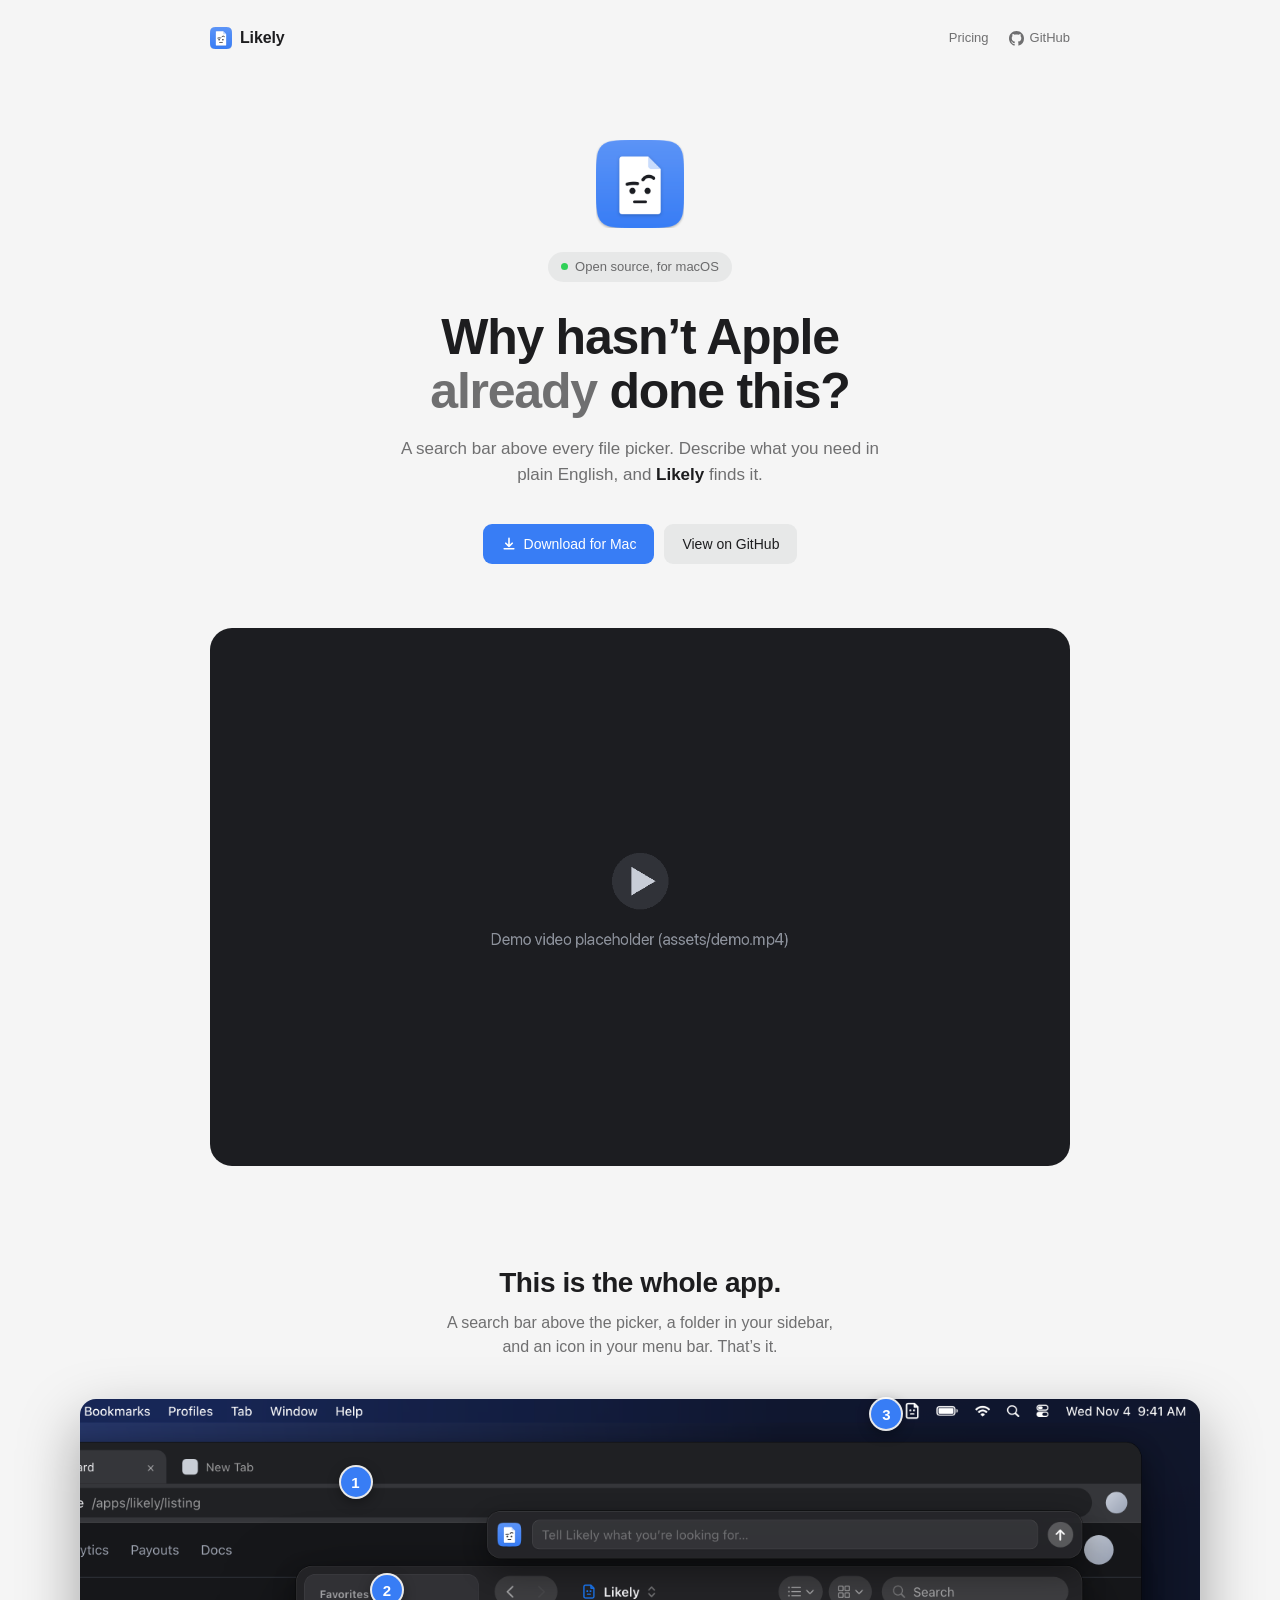
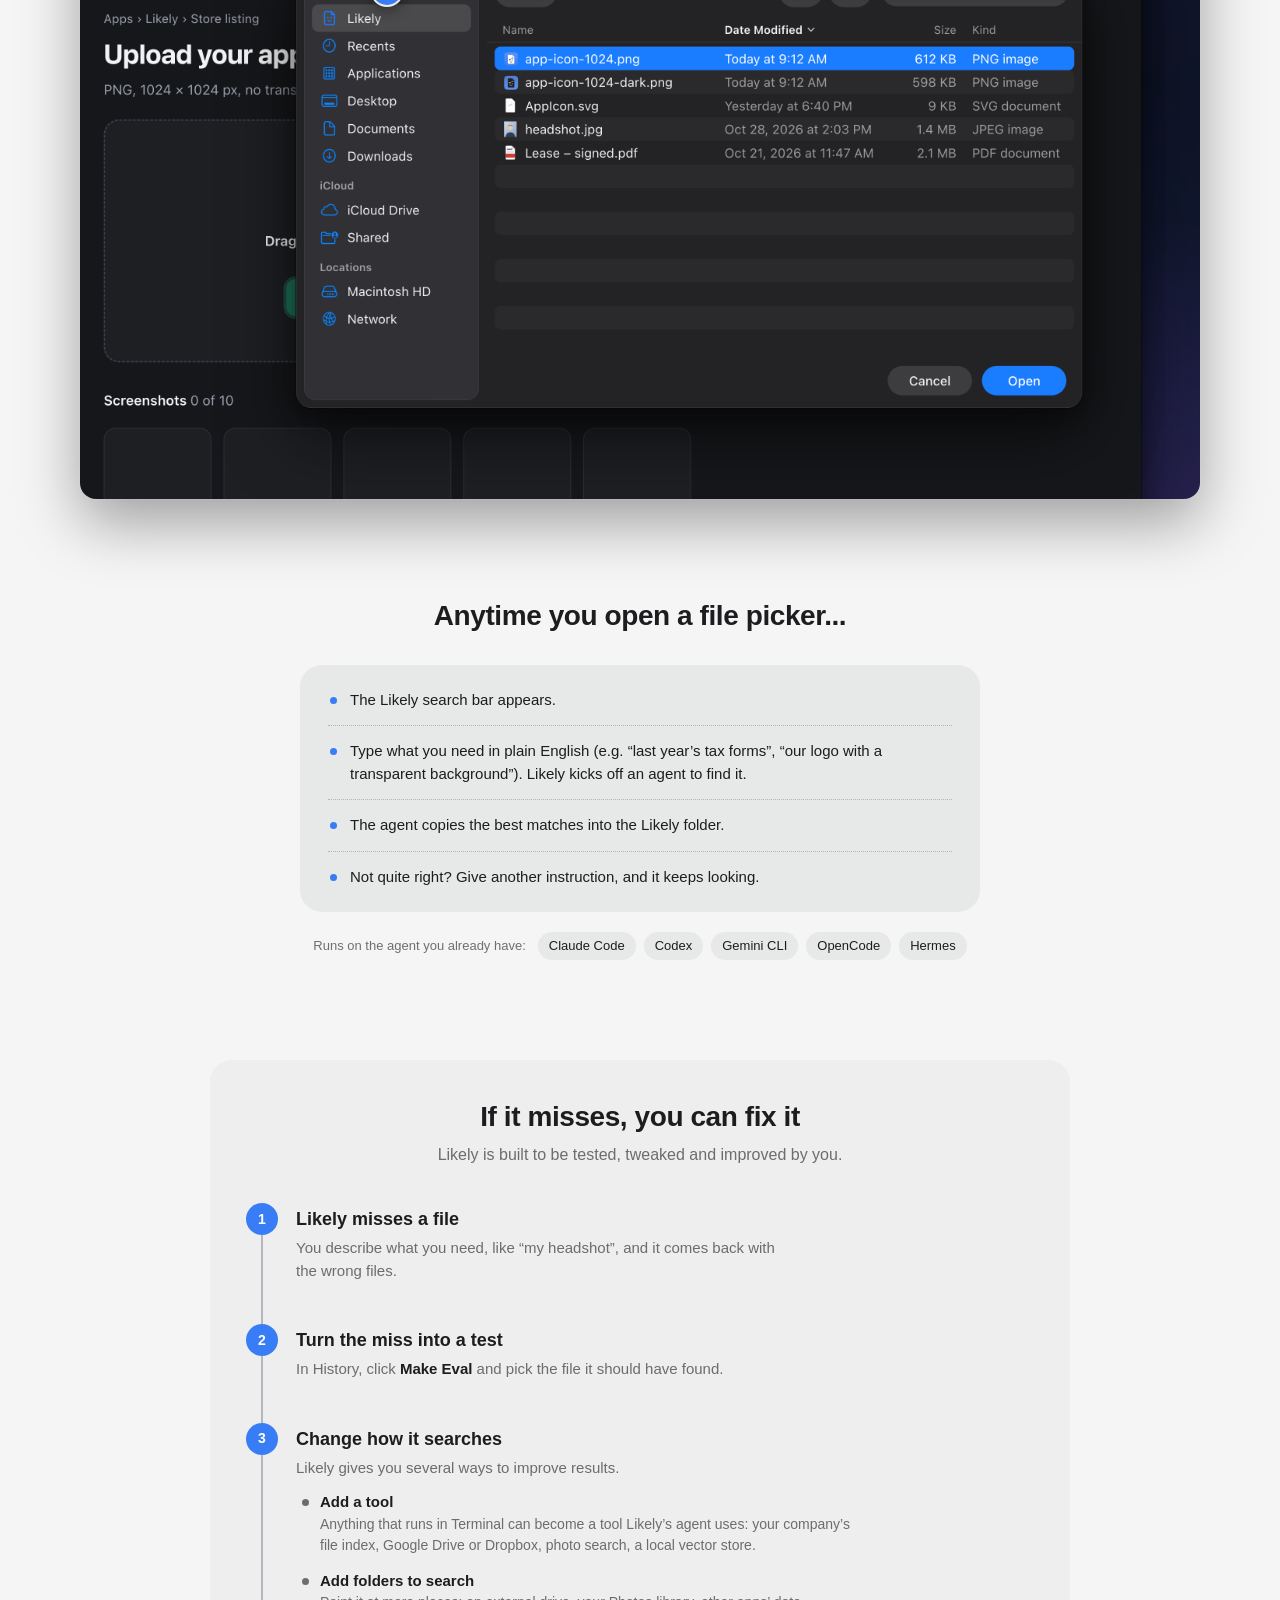
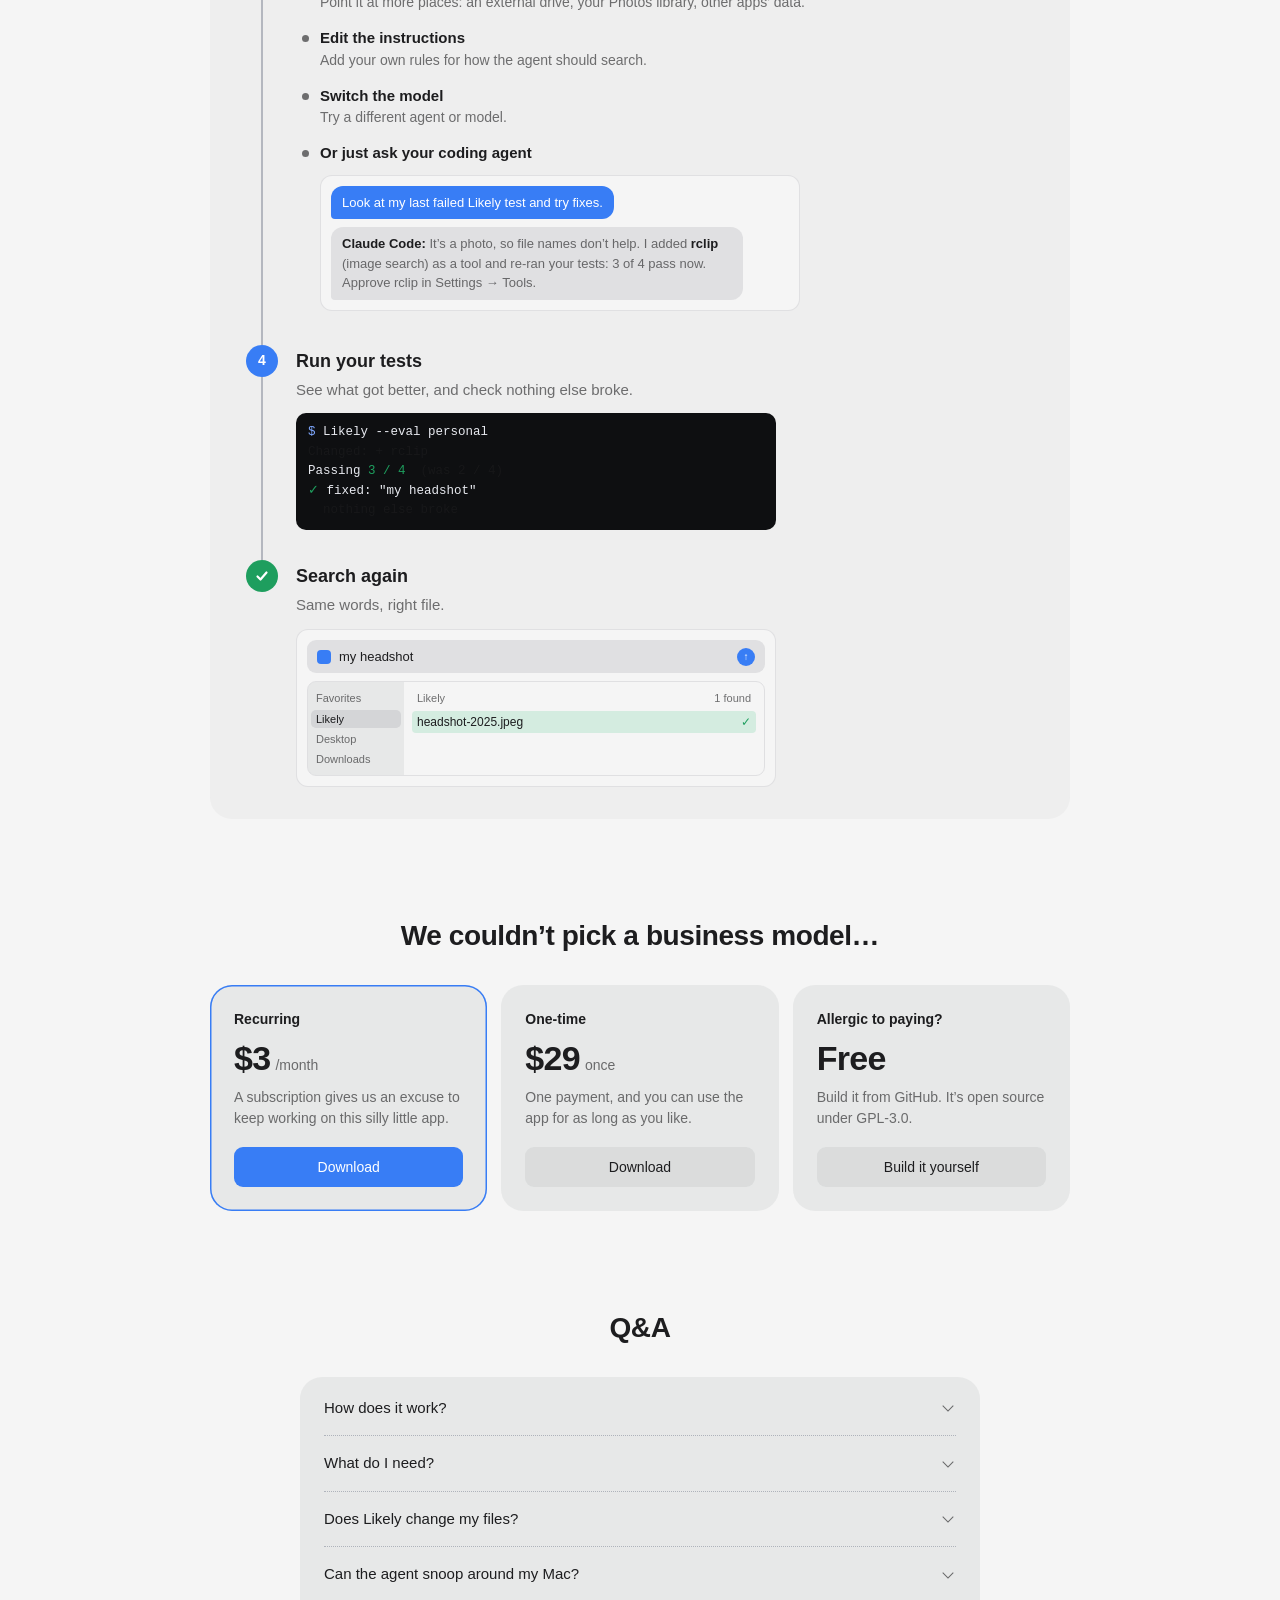
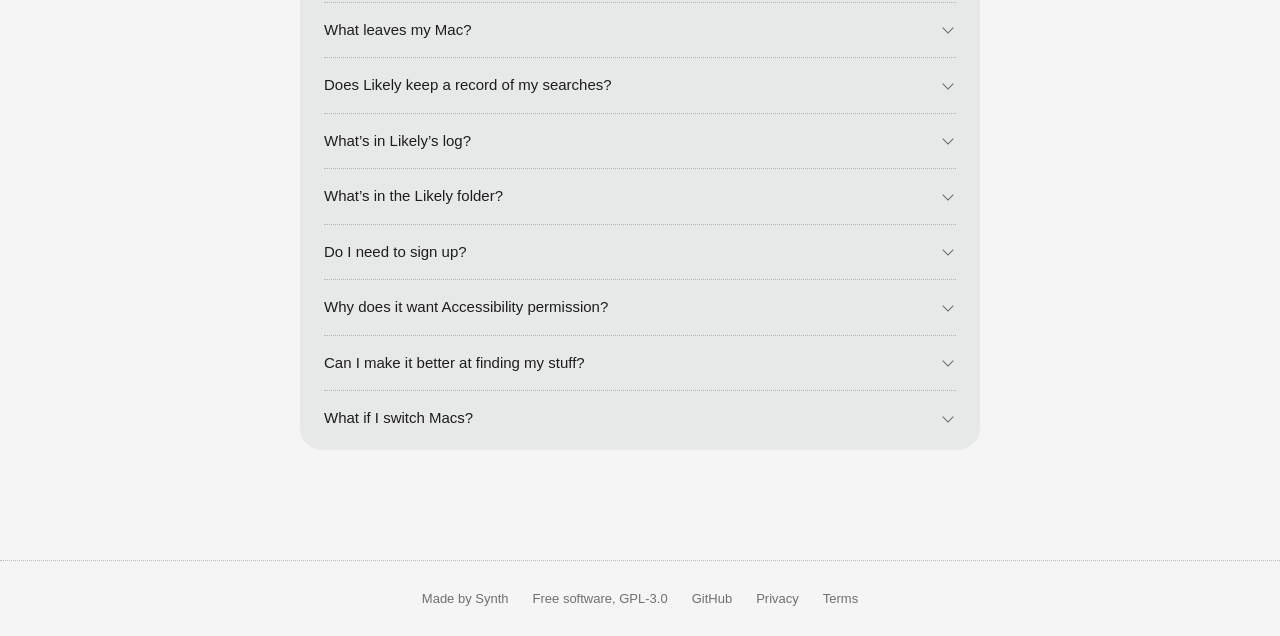
==== docs/index.html @ 01365f77 "Landing: tools for online services aren't enabled by default Co-Authored-By: Claude Opus 5.5 <norepl" ====
<!DOCTYPE html>
<html lang="en" class="no-js">
<head>
  <meta charset="utf-8">
  <meta name="viewport" content="width=device-width, initial-scale=1">
  <title>Likely: the file you were about to look for</title>
  <meta name="description" content="Likely is a Mac menu bar app. Every file picker opens with the files you just added. For anything else, describe it, and Likely finds it.">
  <meta name="color-scheme" content="dark light">
  <meta name="theme-color" content="#16171A" media="(prefers-color-scheme: dark)">
  <meta name="theme-color" content="#F5F5F5" media="(prefers-color-scheme: light)">
  <meta property="og:type" content="website">
  <meta property="og:url" content="https://synth-inc.github.io/likely/">
  <meta property="og:site_name" content="Likely">
  <meta property="og:title" content="Likely: Why hasn't Apple already done this?">
  <meta property="og:description" content="Anytime you open a file picker, Likely finds the files you're looking for and copies them into a pinned folder.">
  <meta property="og:image" content="https://synth-inc.github.io/likely/assets/og-image.png">
  <meta property="og:image:width" content="1200">
  <meta property="og:image:height" content="630">
  <meta property="og:image:alt" content="Likely app icon with the line: Why doesn't macOS already do this?">
  <meta name="twitter:card" content="summary_large_image">
  <meta name="twitter:title" content="Likely: Why hasn't Apple already done this?">
  <meta name="twitter:description" content="Anytime you open a file picker, Likely finds the files you're looking for and copies them into a pinned folder.">
  <meta name="twitter:image" content="https://synth-inc.github.io/likely/assets/og-image.png">
  <link rel="icon" type="image/svg+xml" href="assets/favicon.svg">
  <link rel="icon" type="image/png" sizes="32x32" href="assets/favicon-32.png">
  <link rel="icon" type="image/png" sizes="16x16" href="assets/favicon-16.png">
  <link rel="apple-touch-icon" sizes="180x180" href="assets/apple-touch-icon.png">
  <link rel="stylesheet" href="assets/style.css">
  <link rel="stylesheet" href="assets/wa.css">
  <script>document.documentElement.classList.remove('no-js')</script>
</head>
<body>
  <a class="skip" href="#main">Skip to content</a>

  <!-- NAV (DockLock pattern: wordmark left, two links right) -->
  <header class="nav wrap">
    <a class="brand" href="./" aria-label="Likely home">
      <img src="assets/logo.svg" alt="" width="22" height="22">
      <span data-copy-id="nav.brand">Likely</span>
    </a>
    <nav aria-label="Primary">
      <a href="#pricing" data-copy-id="nav.pricing">Pricing</a>
      <a href="https://github.com/synth-inc/likely" class="nav-gh">
        <svg aria-hidden="true" viewBox="0 0 16 16" width="15" height="15"><path fill="currentColor" d="M8 0C3.58 0 0 3.58 0 8c0 3.54 2.29 6.53 5.47 7.59.4.07.55-.17.55-.38 0-.19-.01-.82-.01-1.49-2.01.37-2.53-.49-2.69-.94-.09-.23-.48-.94-.82-1.13-.28-.15-.68-.52-.01-.53.63-.01 1.08.58 1.23.82.72 1.21 1.87.87 2.33.66.07-.52.28-.87.51-1.07-1.78-.2-3.64-.89-3.64-3.95 0-.87.31-1.59.82-2.15-.08-.2-.36-1.02.08-2.12 0 0 .67-.21 2.2.82.64-.18 1.32-.27 2-.27.68 0 1.36.09 2 .27 1.53-1.04 2.2-.82 2.2-.82.44 1.1.16 1.92.08 2.12.51.56.82 1.27.82 2.15 0 3.07-1.87 3.75-3.65 3.95.29.25.54.73.54 1.48 0 1.07-.01 1.93-.01 2.2 0 .21.15.46.55.38A8.013 8.013 0 0016 8c0-4.42-3.58-8-8-8z"/></svg>
        <span data-copy-id="nav.github">GitHub</span>
      </a>
    </nav>
  </header>

  <main id="main">
    <!-- 1. HERO (DockLock: big logo, badge, headline, subtitle, CTA row) -->
    <section class="hero wrap">
      <img class="hero-logo" src="assets/logo-512.png" width="88" height="88" alt="">
      <p class="badge"><span class="badge-dot" aria-hidden="true"></span><span data-copy-id="hero.badge">Open source, for macOS</span></p>
      <h1 data-copy-id="hero.title"><span class="hero-l1">Why hasn’t Apple</span><br><i class="title-accent">already</i> done this?</h1>
      <p class="subtitle" data-copy-id="hero.subtitle">A search bar above every file picker. Describe what you need in plain English, and <b>Likely</b> finds it.</p>
      <div class="cta">
        <a class="btn btn-primary" href="https://github.com/synth-inc/likely/releases/latest/download/Likely.dmg">
          <svg aria-hidden="true" viewBox="0 0 20 20" width="16" height="16"><path d="M10 3v10m0 0l-4-4m4 4l4-4M4 16h12" fill="none" stroke="currentColor" stroke-width="2" stroke-linecap="round" stroke-linejoin="round"/></svg>
          <span data-copy-id="hero.download">Download for Mac</span>
        </a>
        <a class="btn btn-quiet" href="https://github.com/synth-inc/likely"><span data-copy-id="hero.github">View on GitHub</span></a>
      </div>
    </section>

    <!-- 2. DEMO (DockLock: "See the difference" eyebrow + demo panel). Here: the autoplay video. -->
    <section class="demo wrap">
      <!-- DEMO VIDEO: record and add docs/assets/demo.mp4 (poster: docs/assets/demo-poster.png, placeholder) -->
      <div class="video-panel">
        <video id="demo" src="assets/demo.mp4" poster="assets/demo-poster.png"
               autoplay muted loop playsinline preload="metadata"
               aria-label="Demo: a file picker opens with recent files in the Likely folder, and a search finds the file"></video>
      </div>
      <script>
        (function () {
          var v = document.getElementById('demo');
          if (window.matchMedia && matchMedia('(prefers-reduced-motion: reduce)').matches) {
            v.removeAttribute('autoplay'); v.autoplay = false; v.pause(); v.controls = true;
          }
        })();
      </script>
    </section>

    <!-- 3. THIS IS THE WHOLE APP (DockLock: centered h2 + one line + screenshot) -->
    <section class="whole wrap" aria-labelledby="whole-h">
      <h2 id="whole-h" data-copy-id="whole.title">This is the whole app.</h2>
      <p class="section-sub" data-copy-id="whole.subtitle">A search bar above the picker, a folder in your sidebar, and an icon in your menu bar. That’s it.</p>

      <!-- Interactive whole-app screenshot (assets/wa.css, regions.js, wa.js; wa-edit.js loads only with ?edit-regions).
           To move regions: open ?edit-regions, adjust, "Copy config", paste into assets/regions.js. -->
      <figure class="wa" data-img="assets/whole-app-base.png">
        <img class="wa-base" src="assets/whole-app-base.png" width="2880" height="1800"
             alt="A file picker in dark mode with Likely selected in its sidebar, Likely's search bar above it, and Likely's icon in the menu bar.">
        <noscript><img class="wa-fallback" src="assets/whole-app-combo.png" width="2880" height="1800"
             alt="A file picker with Likely's three parts called out: the search bar above the picker, the Likely folder in the sidebar, and the menu bar icon."></noscript>
        <div class="wa-dim"></div>
      </figure>
      <script src="assets/regions.js"></script>
      <script src="assets/wa.js"></script>
    </section>

    <!-- 4. HOW IT WORKS -->
    <section id="how" class="wrap section" aria-labelledby="how-h">
      <h2 id="how-h" data-copy-id="how.headline">Anytime you open a file picker...</h2>
      <ul class="panel bullets">
        <li data-copy-id="how.b1">The Likely search bar appears.</li>
        <li data-copy-id="how.b2">Type what you need in plain English (e.g. “last year’s tax forms”, “our logo with a transparent background”). Likely kicks off an agent to find it.</li>
        <li data-copy-id="how.b3">The agent copies the best matches into the Likely folder.</li>
        <li data-copy-id="how.b4">Not quite right? Give another instruction, and it keeps looking.</li>
      </ul>
      <div class="agents">
        <span class="agents-label" data-copy-id="how.agents.label">Runs on the agent you already have:</span>
        <span class="chip" data-copy-id="agent.claude">Claude Code</span>
        <span class="chip" data-copy-id="agent.codex">Codex</span>
        <span class="chip" data-copy-id="agent.gemini">Gemini CLI</span>
        <span class="chip" data-copy-id="agent.opencode">OpenCode</span>
        <span class="chip" data-copy-id="agent.hermes">Hermes</span>
      </div>
    </section>





    <!-- 5. IF IT MISSES, YOU CAN FIX IT (the improvement loop) -->
    <section id="fix" class="wrap section" aria-labelledby="fix-h">
      <div class="fx-panel">
    <h2 id="fix-h" class="fx-title" data-copy-id="fix.title">If it misses, you can fix it</h2>
    <p class="fx-sub" data-copy-id="fix.sub">Likely is built to be tested, tweaked and improved by you.</p>

    <ol class="fx-steps">
      <li class="fx-step">
        <span class="fx-dot">1</span>
        <div>
          <h3 data-copy-id="fix.s1.title">Likely misses a file</h3>
          <p data-copy-id="fix.s1.body">You describe what you need, like “my headshot”, and it comes back with the wrong files.</p>
        </div>
      </li>

      <li class="fx-step">
        <span class="fx-dot">2</span>
        <div>
          <h3 data-copy-id="fix.s2.title">Turn the miss into a test</h3>
          <p data-copy-id="fix.s2.body">In History, click <b>Make Eval</b> and pick the file it should have found.</p>
        </div>
      </li>

      <li class="fx-step">
        <span class="fx-dot">3</span>
        <div>
          <h3 data-copy-id="fix.s3.title">Change how it searches</h3>
          <p data-copy-id="fix.s3.body">Likely gives you several ways to improve results.</p>
          <ul class="fx-ladder">
            <li><b data-copy-id="fix.opt.tool.title">Add a tool</b><span data-copy-id="fix.opt.tool.body">Anything that runs in Terminal can become a tool Likely’s agent uses: your company’s file index, Google Drive or Dropbox, photo search, a local vector store.</span></li>
            <li><b data-copy-id="fix.opt.folders.title">Add folders to search</b><span data-copy-id="fix.opt.folders.body">Point it at more places: an external drive, your Photos library, other apps’ data.</span></li>
            <li><b data-copy-id="fix.opt.instructions.title">Edit the instructions</b><span data-copy-id="fix.opt.instructions.body">Add your own rules for how the agent should search.</span></li>
            <li><b data-copy-id="fix.opt.model.title">Switch the model</b><span data-copy-id="fix.opt.model.body">Try a different agent or model.</span></li>
            <li><b data-copy-id="fix.opt.agent.title">Or just ask your coding agent</b>
              <div class="fx-ui fx-chat">
                <div class="fx-bubble" data-copy-id="fix.chat.you">Look at my last failed Likely test and try fixes.</div>
                <div class="fx-reply" data-copy-id="fix.chat.agent"><b>Claude Code:</b> It’s a photo, so file names don’t help. I added <b>rclip</b> (image search) as a tool and re-ran your tests: 3 of 4 pass now. Approve rclip in Settings → Tools.</div>
              </div>
            </li>
          </ul>
        </div>
      </li>

      <li class="fx-step">
        <span class="fx-dot">4</span>
        <div>
          <h3 data-copy-id="fix.s4.title">Run your tests</h3>
          <p data-copy-id="fix.s4.body">See what got better, and check nothing else broke.</p>
<div class="fx-term"><span class="fx-p">$</span> Likely --eval personal
<span class="fx-dim">Changed: + rclip</span>
Passing <span class="fx-ok">3 / 4</span>  <span class="fx-dim">(was 2 / 4)</span>
<span class="fx-ok">✓</span> fixed: "my headshot"
<span class="fx-dim">  nothing else broke</span></div>
        </div>
      </li>

      <li class="fx-step">
        <span class="fx-dot fx-ok"><svg width="16" height="16" viewBox="0 0 16 16" aria-hidden="true"><path d="M3.5 8.5l3 3 6-7" fill="none" stroke="#fff" stroke-width="2.2" stroke-linecap="round" stroke-linejoin="round"/></svg></span>
        <div>
          <h3 data-copy-id="fix.s5.title">Search again</h3>
          <p data-copy-id="fix.s5.body">Same words, right file.</p>
          <div class="fx-ui" aria-label="Search bar showing the right file">
            <div class="fx-hud"><span class="fx-g" aria-hidden="true"></span><span class="fx-t">my headshot</span><span class="fx-send" aria-hidden="true">↑</span></div>
            <div class="fx-picker">
              <div class="fx-side"><span>Favorites</span><span class="fx-on">Likely</span><span>Desktop</span><span>Downloads</span></div>
              <div class="fx-files">
                <div class="fx-row fx-hdr"><span>Likely</span><span>1 found</span></div>
                <div class="fx-row fx-hit"><span>headshot-2025.jpeg</span><span>✓</span></div>
              </div>
            </div>
          </div>
        </div>
      </li>
    </ol>
  </div>
    </section>

    <!-- 8. PRICING -->
    <section id="pricing" class="wrap section" aria-labelledby="price-h">
      <h2 id="price-h" data-copy-id="pricing.title">We couldn’t pick a business model…</h2>
      <div class="plans">
        <article class="panel plan plan-featured">
          <p class="vote" data-copy-id="pricing.sub.vote">Recurring</p>
          <!-- PRICING: the subscription period isn't decided. Replace the placeholder below in ?edit mode
           (and check License.swift's "/ month" and the checkout plan match). -->
          <p class="price"><span data-copy-id="pricing.sub.price">$3</span><small data-copy-id="pricing.sub.unit">/month</small></p>
          <p class="plan-body" data-copy-id="pricing.sub.body">A subscription gives us an excuse to keep working on this silly little app.</p>
          <a class="btn btn-primary" href="https://github.com/synth-inc/likely/releases/latest/download/Likely.dmg"><span data-copy-id="pricing.sub.cta">Download</span></a>
        </article>
        <article class="panel plan">
          <p class="vote" data-copy-id="pricing.once.vote">One-time</p>
          <p class="price"><span data-copy-id="pricing.once.price">$29</span><small data-copy-id="pricing.once.unit">once</small></p>
          <p class="plan-body" data-copy-id="pricing.once.body">One payment, and you can use the app for as long as you like.</p>
          <a class="btn btn-quiet" href="https://github.com/synth-inc/likely/releases/latest/download/Likely.dmg"><span data-copy-id="pricing.once.cta">Download</span></a>
        </article>
        <article class="panel plan">
          <p class="vote" data-copy-id="pricing.free.vote">Allergic to paying?</p>
          <p class="price"><span data-copy-id="pricing.free.price">Free</span></p>
          <p class="plan-body" data-copy-id="pricing.free.body">Build it from GitHub. It’s open source under GPL-3.0.</p>
          <a class="btn btn-quiet" href="https://github.com/synth-inc/likely#readme"><span data-copy-id="pricing.free.cta">Build it yourself</span></a>
        </article>
      </div>
    </section>

    <!-- 9. FAQ -->
    <section id="faq" class="wrap section" aria-labelledby="faq-h">
      <h2 id="faq-h" data-copy-id="faq.title">Q&amp;A</h2>
      <div class="panel faq">
        <details>
          <summary><span data-copy-id="faq.how.q">How does it work?</span></summary>
          <p data-copy-id="faq.how.a">When a file picker opens, Likely puts a search bar above it and your most recently added files in the Likely folder. Your coding agent runs only when you type a request in the bar and submit it. It can only search and read, and Likely copies the matches into the folder. Whether the picker jumps straight to the Likely folder is a setting. The copies are cleared shortly after you’re done.</p>
        </details>
        <details>
          <summary><span data-copy-id="faq.need.q">What do I need?</span></summary>
          <p data-copy-id="faq.need.a">macOS 14 or later, and a coding agent: Claude Code, Codex, Gemini CLI, OpenCode or Hermes.</p>
        </details>
        <details>
          <summary><span data-copy-id="faq.files.q">Does Likely change my files?</span></summary>
          <p data-copy-id="faq.files.a">No. Likely never modifies your files, and the agent is limited to searching and reading on your Mac. If you add tools that talk to online services, such as Google Drive, they can do whatever that service allows. Likely doesn’t enable any of these by default.</p>
        </details>
        <details>
          <summary><span data-copy-id="faq.agent.q">Can the agent snoop around my Mac?</span></summary>
          <p data-copy-id="faq.agent.a">It can search and read files to find what you asked for. With Likely’s own search tools it can’t change or delete anything, and it can’t read Likely’s own data, like your search history or logs. It’s kept out of Photos, Mail, Messages, Contacts, Notes and Safari unless you allow them in Settings → Permissions (with Codex, Photos libraries in unusual places may not be covered).</p>
        </details>
        <details>
          <summary><span data-copy-id="faq.provider.q">What leaves my Mac?</span></summary>
          <p data-copy-id="faq.provider.a">Likely doesn’t run an AI. Searches go to the agent you chose, under your account with that provider, or, for OpenCode’s free models, under OpenCode’s terms with no account. Likely never sends your searches or files to us.</p>
          <div class="faq-table">
            <table class="data-table">
                  <thead>
                    <tr>
                      <th scope="col" data-copy-id="leaves.head.to">Where it goes</th>
                      <th scope="col" data-copy-id="leaves.head.what">What</th>
                      <th scope="col" data-copy-id="leaves.head.when">When</th>
                    </tr>
                  </thead>
                  <tbody>
                    <tr>
                      <th scope="row" data-copy-id="leaves.ai.to">The AI agent you picked, through your own account (OpenAI, Anthropic, etc.), or OpenCode’s free models without one</th>
                      <td>
                        <ul>
                          <li data-copy-id="leaves.ai.w1">What you typed</li>
                          <li data-copy-id="leaves.ai.w2">The app’s name and window title</li>
                          <li data-copy-id="leaves.ai.w4">Your name (your Mac account’s full name), unless you turn it off in Settings → Prompt</li>
                          <li data-copy-id="leaves.ai.w5">Names and paths of files the agent finds, and the contents of files it opens</li>
                          <li data-copy-id="leaves.ai.w7">The picker’s button text, the paths of your Likely and search folders, and suggestions you turned down</li>
                          <li data-copy-id="leaves.ai.w6">Instructions for any tools you added, and your prompt if you changed it</li>
                        </ul>
                      </td>
                      <td data-copy-id="leaves.ai.when">Only when you search</td>
                    </tr>
                    <tr>
                      <th scope="row" data-copy-id="leaves.server.to">Likely’s license server</th>
                      <td data-copy-id="leaves.server.what">A random install ID, whether your license is active, and your IP address, like any web request. Each request is recorded in our analytics (PostHog), and the server keeps the purchase details Stripe sends it, including in its job queue (Redis Cloud) and logs.</td>
                      <td data-copy-id="leaves.server.when">At first launch, when Likely checks your license, and when you buy</td>
                    </tr>
                    <tr>
                      <th scope="row" data-copy-id="leaves.stripe.to">Stripe</th>
                      <td data-copy-id="leaves.stripe.what">Your email, name, billing address and payment details. Stripe sends us the purchase details, but your full card number never reaches us.</td>
                      <td data-copy-id="leaves.stripe.when">When you buy or manage a subscription</td>
                    </tr>
                    <tr>
                      <th scope="row" data-copy-id="leaves.updates.to">Update checks</th>
                      <td data-copy-id="leaves.updates.what">Your IP address and app version. Requests to our update feed are recorded in our analytics (PostHog).</td>
                      <td data-copy-id="leaves.updates.when">When Likely checks for or downloads an update</td>
                    </tr>
                    <tr>
                      <th scope="row" data-copy-id="leaves.stays.to">Stays on your Mac</th>
                      <td data-copy-id="leaves.stays.what">Your search history, test cases and logs, and the copies in your Likely folder</td>
                      <td data-copy-id="leaves.stays.when">Always</td>
                    </tr>
                  </tbody>
                </table>
          </div>
          <p class="faq-more" data-copy-id="faq.provider.more">The details are in our <a href="privacy.html">privacy policy</a>.</p>
        </details>
        <details>
          <summary><span data-copy-id="faq.history.q">Does Likely keep a record of my searches?</span></summary>
          <p data-copy-id="faq.history.a">Only in Search history, which you can turn off or clear in Settings. In our downloadable app it’s encrypted with a key kept in your Mac’s Keychain, so other apps can’t read it. If you build Likely yourself, encryption stays off until you set up signing.</p>
        </details>
        <details>
          <summary><span data-copy-id="faq.log.q">What’s in Likely’s log?</span></summary>
          <p data-copy-id="faq.log.a">Only what’s needed to fix bugs: which app opened a picker, how long a search took, whether it worked. Your searches, window titles and file names show up as short codes, not text. To send us a detailed log with a bug report, turn on “Log details for troubleshooting”. It switches itself off after 24 hours. A detailed log contains your searches, window titles and file paths in full, so check it before you send it; we use it only to fix the problem (see our <a href="privacy.html#collect">privacy policy</a>).</p>
        </details>
        <details>
          <summary><span data-copy-id="faq.folder.q">What’s in the Likely folder?</span></summary>
          <p data-copy-id="faq.folder.a">The Likely folder holds copies. Originals stay put, and the folder is cleared shortly after you’re done.</p>
        </details>
        <details>
          <summary><span data-copy-id="faq.account.q">Do I need to sign up?</span></summary>
          <p data-copy-id="faq.account.a">No. There’s no sign-up or password. When it first starts, Likely registers an anonymous account on our license server, identified by a random install ID, and purchases attach to it.</p>
        </details>
        <details>
          <summary><span data-copy-id="faq.accessibility.q">Why does it want Accessibility permission?</span></summary>
          <p data-copy-id="faq.accessibility.a">That’s how it notices a file picker opening, shows the search bar above it, and jumps the picker to the Likely folder in its sidebar.</p>
        </details>
        <details>
          <summary><span data-copy-id="faq.better.q">Can I make it better at finding my stuff?</span></summary>
          <p data-copy-id="faq.better.a">Yes. Add tools: any command-line program your agent should use, like rclip for finding photos by what’s in them. Then test the result on your own files with evals. See <a href="https://github.com/synth-inc/likely/blob/main/docs/TOOLS.md">docs/TOOLS.md</a> and <a href="https://github.com/synth-inc/likely/blob/main/docs/EVALS.md">docs/EVALS.md</a>.</p>
        </details>
        <details>
          <summary><span data-copy-id="faq.switch.q">What if I switch Macs?</span></summary>
          <p data-copy-id="faq.switch.a">Restoring a purchase in the app is coming, but isn’t here yet. Until then, email <a href="mailto:contact@cloudless.so">contact@cloudless.so</a> from the address you used at checkout, or with your receipt number, and we’ll sort it out.</p>
        </details>
      </div>
    </section>
  </main>

  <!-- FOOTER (DockLock: one centered row) -->
  <footer class="foot">
    <span data-copy-id="footer.made">Made by Synth</span>
    <span data-copy-id="footer.license">Free software, GPL-3.0</span>
    <a href="https://github.com/synth-inc/likely" data-copy-id="footer.github">GitHub</a>
    <a href="privacy.html" data-copy-id="footer.privacy">Privacy</a>
    <a href="terms.html" data-copy-id="footer.terms">Terms</a>
  </footer>

  <!-- Copy-editing mode: add ?edit to the URL. ?preview-edits shows saved edits read-only. -->
  <script src="assets/hero-fx.js" defer></script>
  <script src="assets/edit.js" defer></script>
</body>
</html>
---- docs/assets/style.css ----
/* Likely landing page. Matches the app's onboarding look. No build step, system fonts only. */
:root {
  --surface: #16171A;          /* Surface2 */
  --smoke: #16171A;            /* opaque footer */
  --fill: rgba(224, 229, 255, 0.10);
  --fill-2: rgba(224, 229, 255, 0.15);
  --divider: rgba(233, 239, 255, 0.40);
  --text: #FFFFFF;
  --text-2: rgba(235, 240, 255, 0.62);
  --accent: #387DF5;
  --accent-hover: #5C96FA;
  --link: #82B0FF;
  --r-btn: 9px;
  --r-panel: 22px;
  --font: -apple-system, "SF Pro Text", BlinkMacSystemFont, "Helvetica Neue", sans-serif;
  --mono: ui-monospace, "SF Mono", Menlo, monospace;
  color-scheme: dark;
}
@media (prefers-color-scheme: light) {
  :root {
    --surface: #F5F5F5;
    --smoke: #F5F5F5;
    --fill: rgba(112, 115, 122, 0.10);
    --fill-2: rgba(112, 115, 122, 0.16);
    --divider: rgba(93, 101, 120, 0.40);
    --text: #1D1D1F;
    --text-2: rgba(29, 29, 31, 0.62);
    --link: #2563D9;
    color-scheme: light;
  }
}

* { box-sizing: border-box; }
html { -webkit-text-size-adjust: 100%; scroll-behavior: smooth; }
@media (prefers-reduced-motion: reduce) { html { scroll-behavior: auto; } }
body {
  margin: 0;
  background: var(--surface);
  color: var(--text);
  font: 400 15px/1.5 var(--font);
  -webkit-font-smoothing: antialiased;
}
a { color: var(--link); text-decoration: none; }
a:hover { text-decoration: underline; text-underline-offset: 3px; }
:focus-visible { outline: 2px solid var(--accent); outline-offset: 3px; border-radius: 6px; }
img { display: block; }
h1, h2, h3, p, figure { margin: 0; }

/* One centered column, DockLock-style rhythm */
.wrap { width: min(860px, 100% - 48px); margin-inline: auto; }
.skip { position: absolute; left: -9999px; top: 8px; background: var(--accent); color: #fff; padding: 8px 14px; border-radius: var(--r-btn); z-index: 10; }
.skip:focus { left: 8px; }

/* Nav */
.nav { display: flex; align-items: center; justify-content: space-between; padding: 26px 0; }
.brand { display: flex; align-items: center; gap: 8px; color: var(--text); font-weight: 600; font-size: 16px; letter-spacing: -0.01em; }
.brand:hover, .nav nav a:hover { text-decoration: none; }
.nav nav { display: flex; gap: 20px; align-items: center; font-size: 13px; }
.nav nav a { color: var(--text-2); display: inline-flex; align-items: center; gap: 6px; }
.nav nav a:hover { color: var(--text); }

/* Buttons */
.btn {
  display: inline-flex; align-items: center; justify-content: center; gap: 7px;
  height: 40px; padding: 0 18px; border-radius: var(--r-btn);
  font: 500 14px/1 var(--font); white-space: nowrap;
  transition: background-color .12s ease;
}
.btn:hover { text-decoration: none; }
.btn-primary { background: var(--accent); color: #fff; }
.btn-primary:hover { background: var(--accent-hover); }
.btn-quiet { background: var(--fill); color: var(--text); }
.btn-quiet:hover { background: var(--fill-2); }

/* Shared section heads (centered) */
.eyebrow { font-size: 12px; font-weight: 600; letter-spacing: .08em; text-transform: uppercase; color: var(--text-2); text-align: center; margin-bottom: 10px; }
h2 { font-size: 28px; font-weight: 600; letter-spacing: -0.015em; line-height: 1.2; text-align: center; margin-bottom: 12px; }
.section-sub { font-size: 16px; color: var(--text-2); text-align: center; max-width: 46ch; margin: 0 auto; }
h3 { font-size: 15px; font-weight: 600; margin-bottom: 6px; }
.panel { background: var(--fill); border-radius: var(--r-panel); }
.panel p { color: var(--text-2); font-size: 14px; }
.section { padding-top: 100px; }
.section h2 { margin-bottom: 32px; }

/* 1. Hero */
.hero { text-align: center; padding: 64px 0 64px; }
.hero-logo { margin: 0 auto 24px; }
.badge {
  display: inline-flex; align-items: center; gap: 7px; margin-bottom: 28px;
  padding: 5px 13px; border-radius: 100px; background: var(--fill);
  font-size: 13px; color: var(--text-2);
}
.badge-dot { width: 7px; height: 7px; border-radius: 50%; background: #30D158; }
h1 { text-wrap: balance; font-size: clamp(36px, 6vw, 56px); font-weight: 700; letter-spacing: -0.025em; line-height: 1.08; margin-bottom: 18px; }
h1 em { font-style: normal; color: var(--text-2); }
.subtitle b { color: var(--text); font-weight: 600; }
.subtitle { font-size: 17px; color: var(--text-2); max-width: 30em; margin: 0 auto 36px; line-height: 1.55; }
.cta { display: flex; flex-wrap: wrap; justify-content: center; gap: 10px; }
.reqs { font-size: 13px; color: var(--text-2); margin-top: 18px; }

/* 2. Demo video */
.demo { padding-bottom: 100px; }
/* "How it works" sits right under the demo, then "This is the whole app": 100px between each. */
.demo + #how { padding-top: 0; }
#how + .whole { padding-top: 100px; }
/* The whole-app picture runs wider than the text column. */
.whole.wrap { width: min(1120px, 100% - 48px); }
.video-panel { border-radius: var(--r-panel); overflow: hidden; background: var(--fill); aspect-ratio: 16 / 10; }
.video-panel video { display: block; width: 100%; height: 100%; object-fit: cover; background: #1C1D21; }

/* 3. This is the whole app (component styles live in wa.css) */
.wa-fallback { display: none; width: 100%; height: auto; border-radius: inherit; }
.no-js .wa-base { display: none; }
.no-js .wa-fallback { display: block; }

/* 4. How it works */
.bullets { list-style: none; margin: 0 auto; padding: 10px 28px; max-width: 680px; }
.bullets li { position: relative; padding: 14px 0 14px 22px; font-size: 15px; color: var(--text); }
.bullets li + li { border-top: 1px dotted var(--divider); }
.bullets li::before { content: ""; position: absolute; left: 2px; top: 22px; width: 7px; height: 7px; border-radius: 50%; background: var(--accent); }
.agents { display: flex; flex-wrap: wrap; justify-content: center; align-items: center; gap: 8px; margin-top: 20px; font-size: 13px; }
.agents-label { color: var(--text-2); margin-right: 4px; }
.chip { padding: 4px 11px; border-radius: 100px; background: var(--fill); font-weight: 500; }

/* Make Likely smarter: three numbered steps */
.steps { list-style: none; margin: 32px 0 0; padding: 0; display: grid; grid-template-columns: repeat(3, 1fr); gap: 14px; counter-reset: step; }
.step { padding: 24px; counter-increment: step; }
.step::before {
  content: counter(step); display: inline-flex; align-items: center; justify-content: center;
  width: 26px; height: 26px; margin-bottom: 14px; border-radius: 50%;
  background: var(--accent); color: #fff; font-size: 13px; font-weight: 600;
}
.step h3 { font-size: 15px; }
.step p + p { margin-top: 8px; }
.section-more { text-align: center; margin-top: 20px; font-size: 14px; color: var(--text-2); }
@media (max-width: 760px) { .steps { grid-template-columns: 1fr; } }

/* What leaves your Mac (table inside the Q&A) */
.faq-table { overflow-x: auto; padding: 0 0 8px; }
.faq .faq-more { font-size: 14px; color: var(--text-2); }
.leaves { max-width: 760px; margin: 0 auto; padding: 8px 24px; overflow-x: auto; }
.data-table { width: 100%; border-collapse: collapse; font-size: 14px; }
.data-table th, .data-table td { text-align: left; vertical-align: top; padding: 14px 12px 14px 0; }
.data-table thead th { font-size: 12px; font-weight: 600; letter-spacing: .06em; text-transform: uppercase; color: var(--text-2); }
.data-table tbody tr { border-top: 1px dotted var(--divider); }
.data-table tbody th { font-weight: 600; color: var(--text); width: 26%; }
.data-table td { color: var(--text-2); }
.data-table td:last-child { width: 24%; padding-right: 0; }
.data-table ul { margin: 0; padding-left: 18px; }
.data-table li + li { margin-top: 3px; }
.leaves-note { max-width: 680px; margin: 22px auto 0; text-align: center; font-size: 15px; color: var(--text); }
.leaves-more { max-width: 680px; margin: 10px auto 0; text-align: center; font-size: 14px; color: var(--text-2); }
@media (max-width: 560px) {
  .data-table thead { display: none; }
  .data-table tr, .data-table th, .data-table td { display: block; width: auto !important; }
  .data-table tbody th { padding-bottom: 4px; }
  .data-table td { padding: 4px 0; }
  .data-table tbody tr { padding: 10px 0; }
}

/* 6. Pricing */
.plans { display: grid; grid-template-columns: repeat(3, 1fr); gap: 14px; }
.plan { display: flex; flex-direction: column; gap: 10px; padding: 24px; }
.plan-body { flex: 1; }
.plan .btn { align-self: stretch; margin-top: 8px; }
.plan-featured { box-shadow: inset 0 0 0 1.5px var(--accent); }
.vote { font-size: 13px; font-weight: 600; color: var(--text) !important; }
.price { font-size: 34px !important; font-weight: 600; letter-spacing: -0.02em; color: var(--text) !important; line-height: 1.1; }
.price small { font-size: 14px; font-weight: 400; color: var(--text-2); margin-left: 5px; letter-spacing: 0; }
@media (max-width: 760px) { .plans { grid-template-columns: 1fr; } }

/* 7. FAQ */
.faq { padding: 4px 24px; max-width: 680px; margin: 0 auto; }
.faq details + details { border-top: 1px dotted var(--divider); }
.faq summary { cursor: pointer; list-style: none; padding: 16px 28px 16px 0; font-size: 15px; font-weight: 500; position: relative; }
.faq summary::-webkit-details-marker { display: none; }
.faq summary::after {
  content: ""; position: absolute; right: 4px; top: 50%; width: 7px; height: 7px; margin-top: -6px;
  border-right: 1.5px solid var(--text-2); border-bottom: 1.5px solid var(--text-2);
  transform: rotate(45deg); transition: transform .15s ease;
}
.faq details[open] summary::after { transform: rotate(-135deg); margin-top: -2px; }
.faq details p { padding: 0 0 18px; max-width: 64ch; }

/* Footer (single centered row) */
.foot {
  margin-top: 110px; background: var(--smoke); border-top: 1px dotted var(--divider);
  display: flex; flex-wrap: wrap; justify-content: center; gap: 8px 24px; padding: 28px 24px;
  font-size: 13px; color: var(--text-2);
}

.foot a { color: var(--text-2); }
.foot a:hover { color: var(--text); }

/* Privacy policy and terms (privacy.html, terms.html) */
.draft-banner {
  margin: 0 auto 32px; padding: 12px 16px; border-radius: 12px;
  background: rgba(255, 159, 10, 0.14); box-shadow: inset 0 0 0 1px rgba(255, 159, 10, 0.45);
  font-size: 14px; color: var(--text);
}
.legal { max-width: 720px; padding-top: 24px; }
.hero h1 { font-size: clamp(30px, 5.2vw, 50px); }
.hero h1 .hero-l1 { white-space: nowrap; }
.legal h1 { font-size: clamp(32px, 5vw, 44px); margin-bottom: 10px; }
.legal .meta { color: var(--text-2); font-size: 14px; margin-bottom: 8px; }
.placeholder { background: rgba(255, 159, 10, 0.18); padding: 1px 6px; border-radius: 5px; color: var(--text); font-size: inherit; }
.legal .lede { font-size: 17px; color: var(--text-2); margin: 20px 0 8px; line-height: 1.55; }
.legal h2 { text-align: left; font-size: 21px; margin: 44px 0 12px; scroll-margin-top: 20px; }
.legal h3 { margin: 22px 0 6px; }
.legal p, .legal li { font-size: 15px; line-height: 1.65; }
.legal p + p { margin-top: 12px; }
.legal ul, .legal ol { padding-left: 22px; margin: 12px 0; }
.legal li + li { margin-top: 6px; }
.legal code { font: 13.5px var(--mono); background: var(--fill); padding: 1px 5px; border-radius: 5px; }
.legal .caps { font-size: 14px; letter-spacing: .01em; }
.legal .toc { background: var(--fill); border-radius: 16px; padding: 16px 20px 16px 40px; margin: 28px 0 0; columns: 2; column-gap: 32px; }
.legal .toc li { font-size: 14px; margin: 0 0 4px; break-inside: avoid; }
.legal .data-table { margin: 16px 0; }
@media (max-width: 560px) { .legal .toc { columns: 1; } }

/* Copy-editing mode (?edit) */
.copy-editing [data-copy-id] { outline: 1px dashed var(--divider); outline-offset: 2px; border-radius: 3px; cursor: text; }
.copy-editing [data-copy-id]:focus { outline: 1.5px dashed var(--accent); }
.copy-editing [data-copy-id].copy-changed { outline-color: var(--accent); }
.copy-bar {
  position: fixed; right: 16px; bottom: 16px; z-index: 50;
  display: flex; align-items: center; gap: 8px; padding: 8px 8px 8px 14px;
  background: #23252A; color: #fff; border-radius: 12px; font: 500 13px var(--font);
  box-shadow: 0 10px 30px rgba(0,0,0,.35), 0 0 0 1px rgba(233,239,255,.12);
}
.copy-bar button {
  height: 28px; padding: 0 11px; border: 0; border-radius: 7px; cursor: pointer;
  font: 500 12px var(--font); background: rgba(224,229,255,.12); color: #fff;
}
.copy-bar button:hover { background: rgba(224,229,255,.2); }
.copy-bar button.primary { background: var(--accent); }
.copy-bar button.primary:hover { background: var(--accent-hover); }
.copy-bar .count { color: rgba(235,240,255,.7); margin-right: 4px; white-space: nowrap; }
@media (max-width: 560px) { .copy-bar { left: 8px; right: 8px; bottom: 8px; flex-wrap: wrap; } }

/* "already" in the hero title */
.title-accent { color: var(--text-2); font-style: normal; }
.hero { overflow: hidden; }
.hero-pop { position: absolute; left: 0; top: 0; pointer-events: none; font-weight: 700; user-select: none; z-index: 2; will-change: transform, opacity; }

/* If it misses, you can fix it (the improvement loop). Classes are fx- prefixed to avoid clashing with .panel/.steps. */
#fix { --panel: rgba(224,229,255,0.07); --good: #3FBF7F; --bad: #E5675B; --surface: #16171A; }
@media (prefers-color-scheme: light) { #fix { --panel: rgba(112,115,122,0.06); --good: #1E9E5E; --bad: #C9473B; --surface: #F5F5F5; } }
#fix .fx-title { text-align: center; margin-bottom: 10px; }

#fix .fx-panel { background: var(--panel); border-radius: 22px; padding: 40px 36px 32px; }
@media (max-width: 560px) { .fx-panel { padding: 28px 18px; } }
#fix .fx-sub { text-align: center; color: var(--text-2); margin: 10px auto 36px; font-size: 16px; }

/* steps */
#fix .fx-steps { list-style: none; margin: 0; padding: 0; position: relative; }
#fix .fx-step:not(:last-child)::before { content: ""; position: absolute; left: 15px; top: 32px; bottom: 0; width: 2px; background: var(--divider); }
#fix .fx-step { display: grid; grid-template-columns: 32px minmax(0, 1fr); column-gap: 18px; padding-bottom: 30px; position: relative; }
#fix .fx-step:last-child { padding-bottom: 0; }
#fix .fx-dot { width: 32px; height: 32px; border-radius: 50%; background: var(--accent); color: #fff; font-weight: 700; font-size: 14px; display: grid; place-items: center; position: relative; z-index: 1; }
#fix .fx-dot.fx-ok { background: var(--good); }
#fix .fx-step h3 { font-size: 18px; margin: 3px 0 4px; text-wrap: balance; }
#fix .fx-step p { margin: 0 0 12px; color: var(--text-2); font-size: 15px; max-width: 60ch; }
#fix .fx-step p b { color: var(--text); font-weight: 600; }

/* mini interface */
#fix .fx-ui { background: var(--surface); border: 1px solid var(--fill-2); border-radius: 12px; padding: 10px; display: grid; gap: 8px; font-size: 13px; width: 100%; max-width: 480px; }
#fix .fx-hud { display: flex; align-items: center; gap: 8px; background: var(--fill-2); border-radius: 9px; padding: 7px 10px; }
#fix .fx-hud .fx-g { width: 14px; height: 14px; border-radius: 4px; background: var(--accent); flex: none; }
#fix .fx-hud .fx-t { flex: 1; min-width: 0; }
#fix .fx-hud .fx-send { width: 18px; height: 18px; border-radius: 50%; background: var(--accent); color: #fff; font-size: 10px; display: grid; place-items: center; flex: none; }
#fix .fx-picker { display: grid; grid-template-columns: 96px minmax(0, 1fr); border: 1px solid var(--fill-2); border-radius: 9px; overflow: hidden; }
#fix .fx-side { background: var(--fill); padding: 8px; display: grid; gap: 3px; align-content: start; font-size: 11px; color: var(--text-2); }
#fix .fx-side .fx-on { color: var(--text); background: var(--fill-2); border-radius: 5px; padding: 1px 5px; margin: 0 -5px; }
#fix .fx-files { padding: 6px 8px; display: grid; gap: 2px; font-size: 12px; align-content: start; }
#fix .fx-row { display: flex; justify-content: space-between; gap: 8px; padding: 2px 5px; border-radius: 4px; }
#fix .fx-row.fx-hdr { color: var(--text-2); font-size: 11px; }
#fix .fx-row.fx-miss { color: var(--text-2); }
#fix .fx-row.fx-miss span:last-child { color: var(--bad); }
#fix .fx-row.fx-hit { background: rgba(63,191,127,0.18); }
#fix .fx-row.fx-hit span:last-child { color: var(--good); }
#fix .fx-hist { display: flex; align-items: center; gap: 10px; background: var(--fill-2); border-radius: 9px; padding: 8px 10px; }
#fix .fx-hist .fx-q { flex: 1; min-width: 0; }
#fix .fx-hist small { display: block; color: var(--text-2); font-size: 11px; }
#fix .fx-btn { background: var(--accent); color: #fff; border-radius: 7px; padding: 3px 10px; font-size: 12px; font-weight: 600; white-space: nowrap; }
#fix .fx-check { display: grid; gap: 5px; font-size: 12px; padding: 0 2px; }
#fix .fx-check div { display: flex; gap: 8px; align-items: center; }
#fix .fx-box { width: 14px; height: 14px; border-radius: 3px; border: 1.5px solid var(--divider); display: grid; place-items: center; font-size: 9px; flex: none; }
#fix .fx-box.fx-on { background: var(--accent); border-color: var(--accent); color: #fff; }
#fix .fx-dim { color: var(--text-2); }
#fix .fx-ok { color: var(--good); }

#fix .fx-levers { display: grid; gap: 6px; max-width: 480px; }
#fix .fx-lever { display: grid; grid-template-columns: 24px minmax(0, 1fr); gap: 10px; align-items: start; background: var(--fill); border-radius: 10px; padding: 9px 11px; font-size: 14px; }
#fix .fx-lever .fx-ico { width: 24px; height: 24px; border-radius: 6px; background: var(--fill-2); display: grid; place-items: center; font-size: 12px; }
#fix .fx-lever small { display: block; color: var(--text-2); font-size: 12px; margin-top: 2px; }
#fix .fx-or { color: var(--text-2); font-size: 14px; margin: 14px 0 8px; }
#fix .fx-chat { display: grid; gap: 8px; }
#fix .fx-bubble { justify-self: start; background: var(--accent); color: #fff; border-radius: 12px 12px 12px 4px; padding: 7px 11px; font-size: 13px; max-width: 90%; }
#fix .fx-reply { justify-self: start; background: var(--fill-2); border-radius: 12px 12px 12px 4px; padding: 7px 11px; font-size: 13px; color: var(--text-2); max-width: 90%; }
#fix .fx-reply b { color: var(--text); }

#fix .fx-term { font-family: var(--mono); font-size: 12.5px; line-height: 1.55; background: #0E0F11; color: #E8EAF0; border-radius: 10px; padding: 10px 12px; max-width: 480px; white-space: pre; overflow-x: auto; }
#fix .fx-term .fx-p { color: #7FA8FF; } .fx-term .fx-ok { color: #57D395; } .fx-term .fx-dim { color: #8A90A0; }

#fix .fx-ladder { list-style: none; counter-reset: lv; border-left: 0; padding-left: 0; display: grid; gap: 14px; max-width: 560px; margin: 4px 0; }
#fix .fx-ladder li { position: relative; padding-left: 24px; font-size: 14px; color: var(--text-2); }
#fix .fx-ladder li::before { content: ""; position: absolute; left: 6px; top: 8px; width: 7px; height: 7px; border-radius: 50%; background: var(--text-2); }
#fix .fx-ladder li > b { display: block; color: var(--text); font-size: 15px; }
#fix .fx-ladder li .fx-chat { margin-top: 10px; }
---- docs/assets/wa.css ----
/* Likely "This is the whole app." interactive screenshot */
.wa{position:relative;margin:40px auto 0;max-width:1120px;container-type:inline-size;border-radius:clamp(10px,1.6cqw,16px);
  --wa-blue:#387DF5;--wa-ink:#16171A;font-family:-apple-system,"SF Pro Text",BlinkMacSystemFont,"Helvetica Neue",sans-serif}
.wa-base{display:block;width:100%;height:auto;aspect-ratio:16/10;border-radius:inherit;box-shadow:0 0 0 1px rgba(224,229,255,.10),0 24px 60px rgba(0,0,0,.35)}
.wa-dim{position:absolute;inset:0;border-radius:inherit;background:rgba(6,8,14,.28);opacity:0;transition:opacity .2s ease;pointer-events:none}
.wa.active .wa-dim{opacity:1}
.wa-zoom{position:absolute;pointer-events:none;opacity:0;background-repeat:no-repeat;transform:translate(0,0) scale(1);
  transition:opacity .18s ease,transform .22s cubic-bezier(.2,.8,.2,1);
  box-shadow:0 0 0 2px var(--wa-blue),0 0 0 6px rgba(56,125,245,.2),0 22px 60px rgba(0,0,0,.6)}
.wa-zoom.on{opacity:1;transform:var(--t);pointer-events:auto;z-index:3}
.wa-mark{position:absolute;transform:translate(-50%,-50%);z-index:4;
  width:clamp(22px,3.3cqw,30px);height:clamp(22px,3.3cqw,30px);border-radius:50%;border:0;padding:0;cursor:pointer;
  background:var(--wa-blue);color:#fff;font-family:inherit;font-weight:700;font-size:clamp(12px,1.75cqw,15px);line-height:1;
  box-shadow:0 0 0 2px rgba(255,255,255,.9),0 4px 14px rgba(0,0,0,.45);animation:wa-pulse 2.4s ease-out infinite}
.wa-mark:focus-visible{outline:2px solid #fff;outline-offset:3px}
.wa-mark.on{animation:none}
.wa-label{position:absolute;white-space:nowrap;z-index:4;background:var(--wa-ink);color:#fff;font-family:inherit;font-weight:600;
  font-size:clamp(12px,1.75cqw,15px);line-height:1;padding:.55em .9em;border-radius:999px;
  box-shadow:0 0 0 1px rgba(255,255,255,.14),0 8px 24px rgba(0,0,0,.45);opacity:0;transition:opacity .18s ease;pointer-events:none}
.wa-label[data-anchor="right"]{transform:translate(-100%,-50%)}
.wa-label[data-anchor="left"]{transform:translate(0,-50%)}
.wa-label[data-anchor="center"]{transform:translate(-50%,-50%)}
.wa-label.on{opacity:1}
@keyframes wa-pulse{0%{box-shadow:0 0 0 2px rgba(255,255,255,.9),0 0 0 0 rgba(56,125,245,.55)}70%,100%{box-shadow:0 0 0 2px rgba(255,255,255,.9),0 0 0 12px rgba(56,125,245,0)}}
@media (prefers-reduced-motion:reduce){.wa-mark{animation:none}.wa-zoom,.wa-dim,.wa-label{transition:none}}
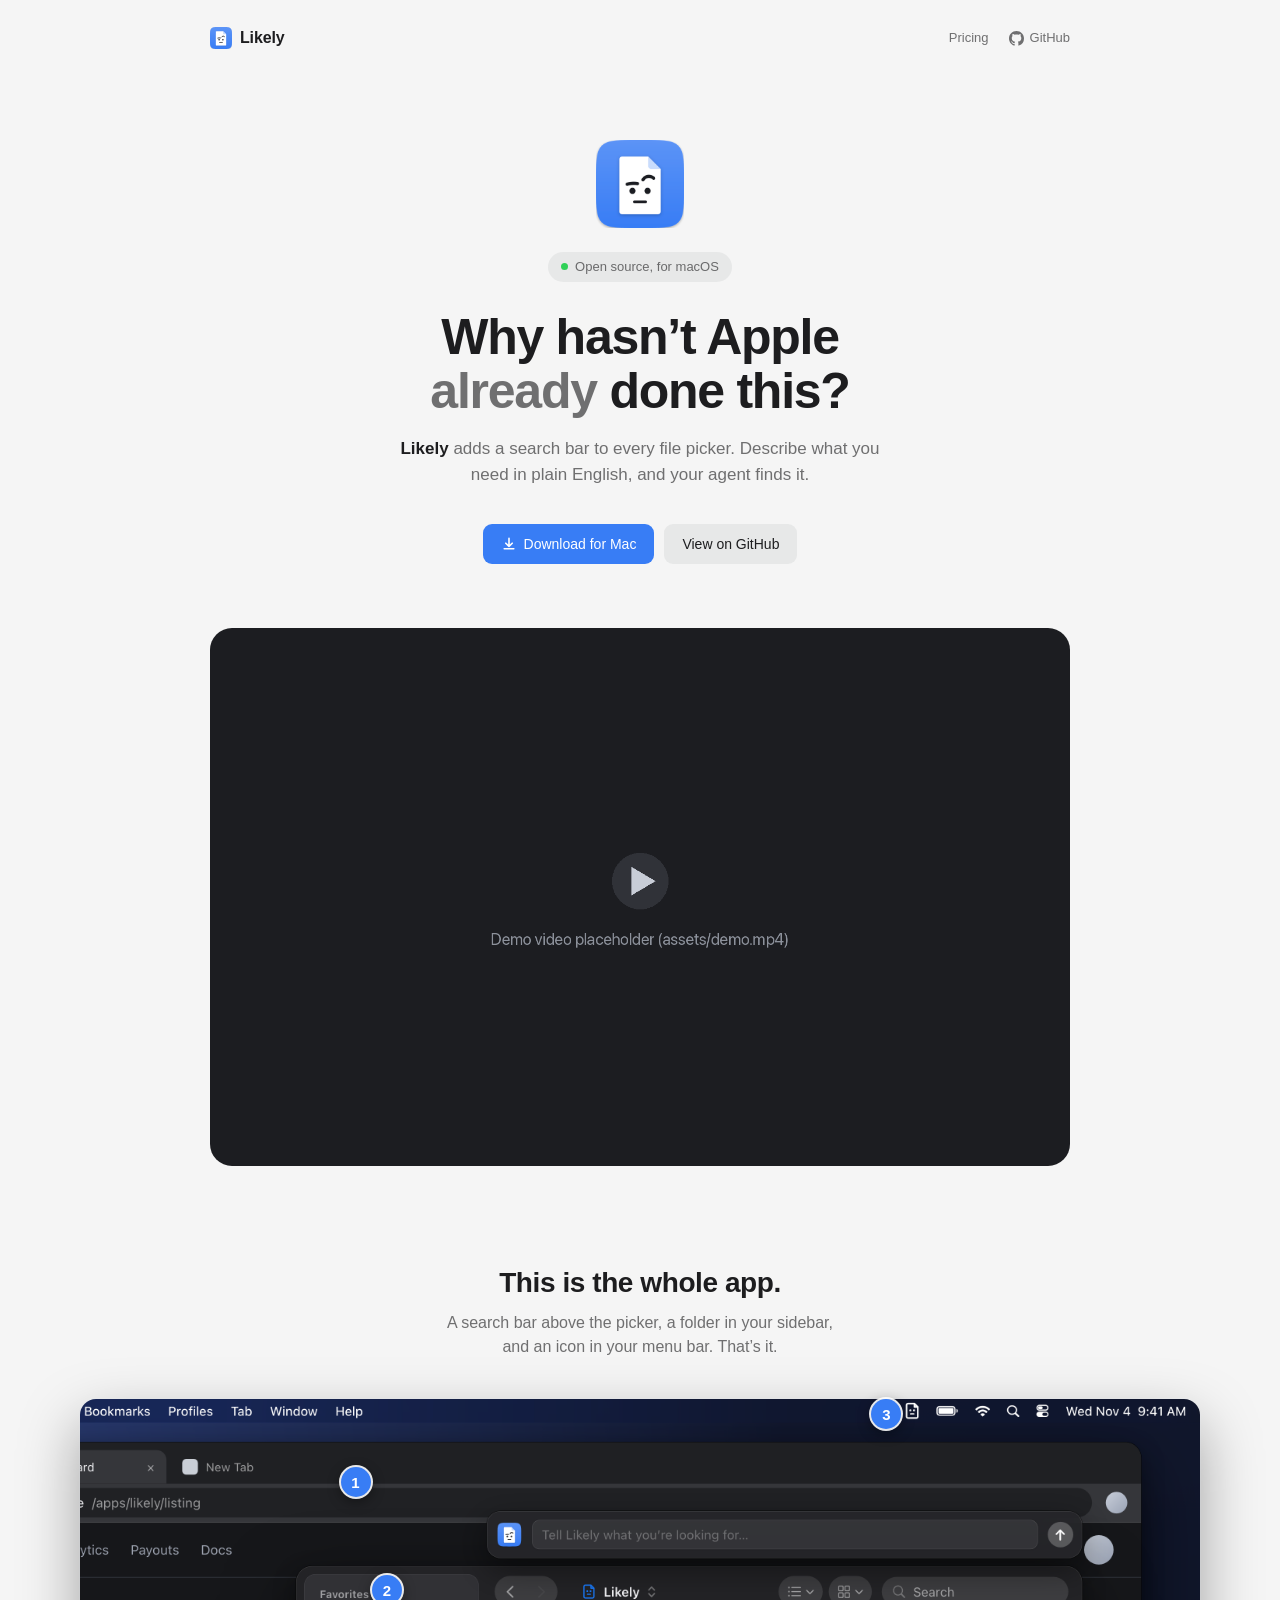
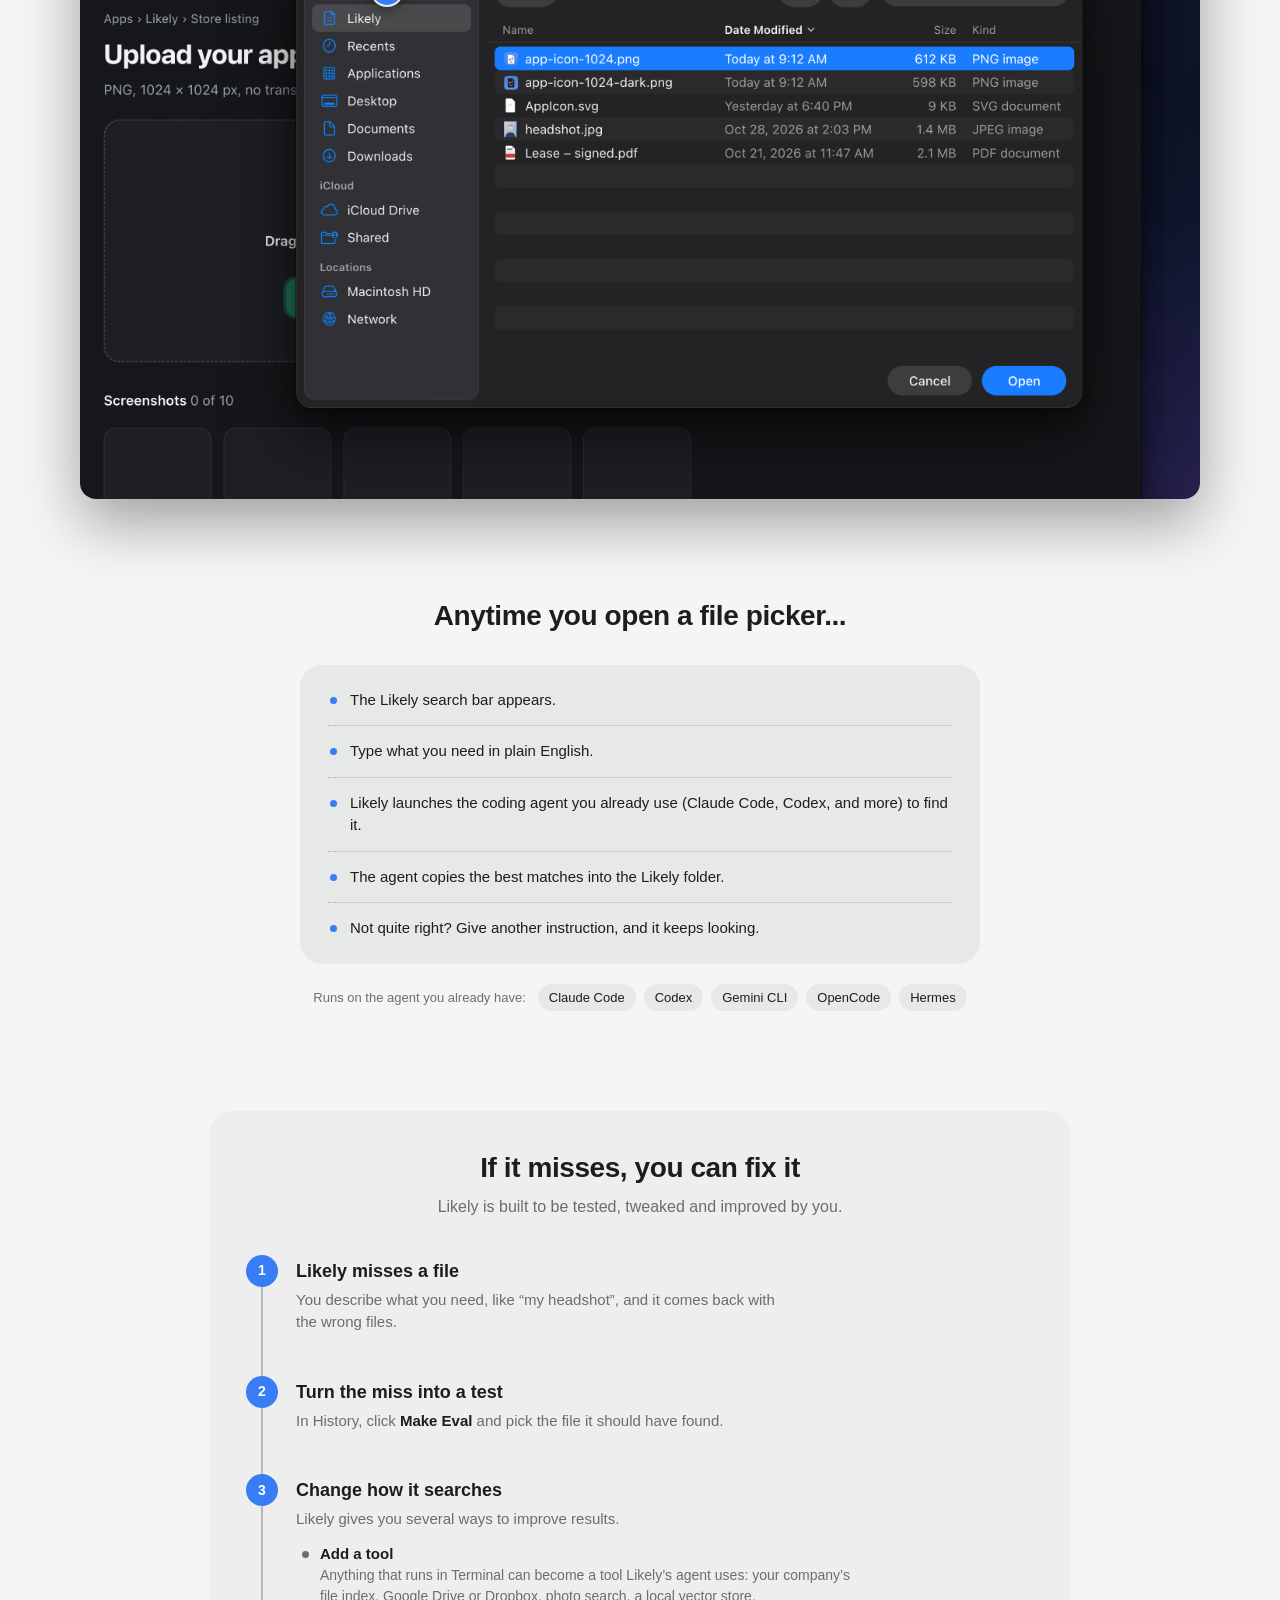
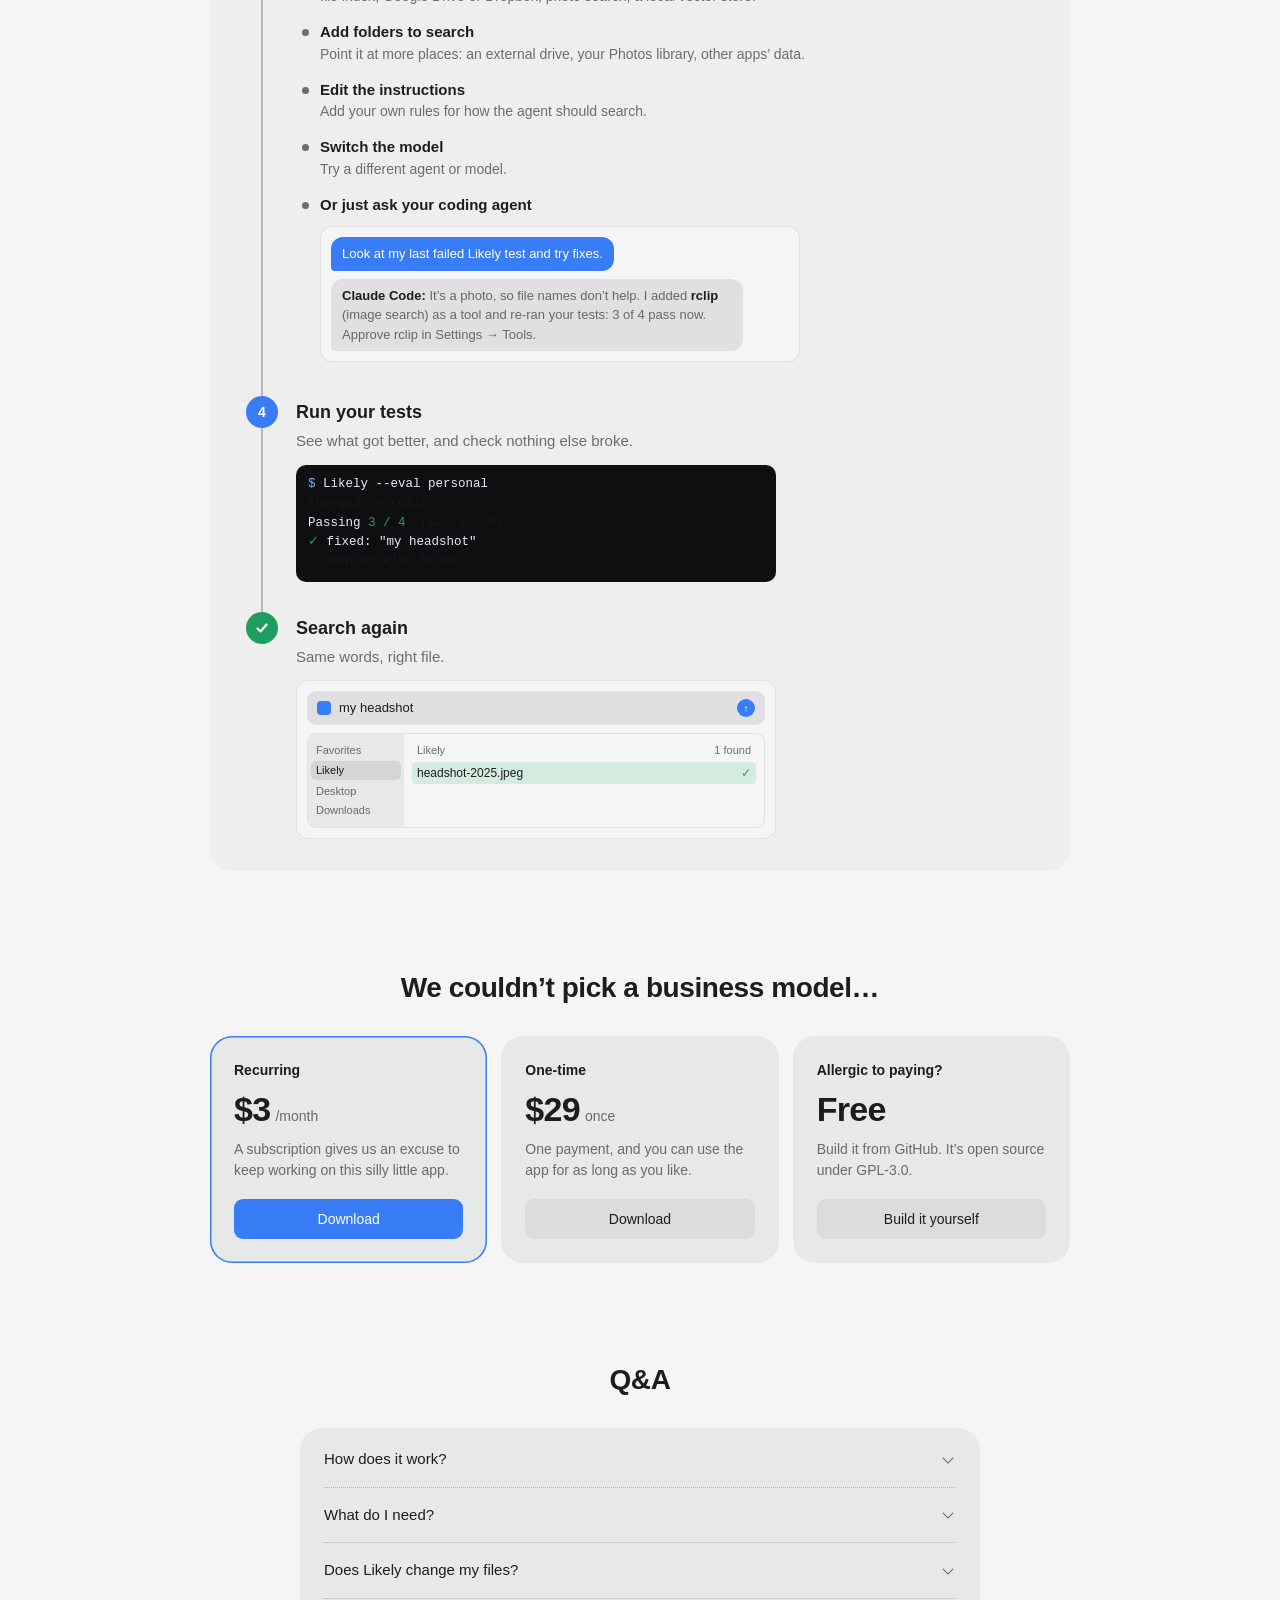
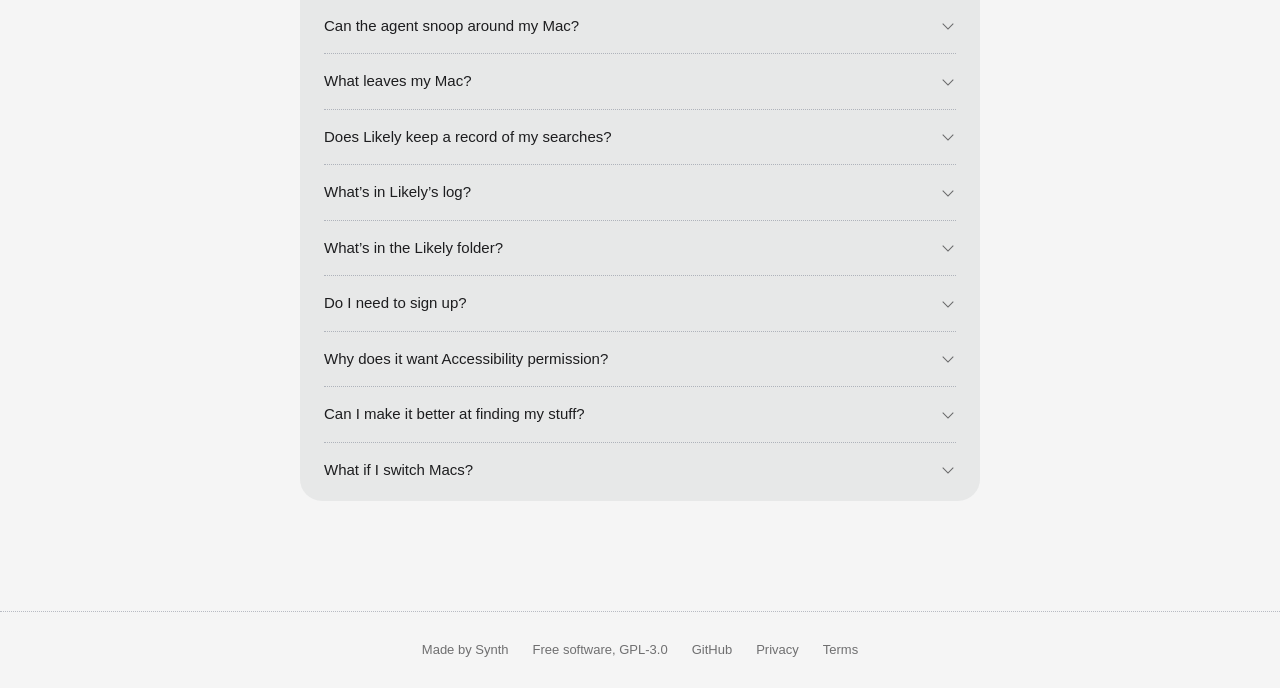
==== commit 804aad29: "Merge remote-tracking branch 'origin/site-privacy-terms' into site-legal-fixes" ====
--- a/docs/index.html
+++ b/docs/index.html
@@ -53,7 +53,7 @@
       <img class="hero-logo" src="assets/logo-512.png" width="88" height="88" alt="">
       <p class="badge"><span class="badge-dot" aria-hidden="true"></span><span data-copy-id="hero.badge">Open source, for macOS</span></p>
       <h1 data-copy-id="hero.title"><span class="hero-l1">Why hasn’t Apple</span><br><i class="title-accent">already</i> done this?</h1>
-      <p class="subtitle" data-copy-id="hero.subtitle">A search bar above every file picker. Describe what you need in plain English, and <b>Likely</b> finds it.</p>
+      <p class="subtitle" data-copy-id="hero.subtitle"><b>Likely</b> adds a search bar to every file picker. Describe what you need in plain English, and your agent finds it.</p>
       <div class="cta">
         <a class="btn btn-primary" href="https://github.com/synth-inc/likely/releases/latest/download/Likely.dmg">
           <svg aria-hidden="true" viewBox="0 0 20 20" width="16" height="16"><path d="M10 3v10m0 0l-4-4m4 4l4-4M4 16h12" fill="none" stroke="currentColor" stroke-width="2" stroke-linecap="round" stroke-linejoin="round"/></svg>
@@ -104,7 +104,8 @@
       <h2 id="how-h" data-copy-id="how.headline">Anytime you open a file picker...</h2>
       <ul class="panel bullets">
         <li data-copy-id="how.b1">The Likely search bar appears.</li>
-        <li data-copy-id="how.b2">Type what you need in plain English (e.g. “last year’s tax forms”, “our logo with a transparent background”). Likely kicks off an agent to find it.</li>
+        <li data-copy-id="how.b2">Type what you need in plain English.</li>
+        <li data-copy-id="how.b2b">Likely launches the coding agent you already use (Claude Code, Codex, and more) to find it.</li>
         <li data-copy-id="how.b3">The agent copies the best matches into the Likely folder.</li>
         <li data-copy-id="how.b4">Not quite right? Give another instruction, and it keeps looking.</li>
       </ul>
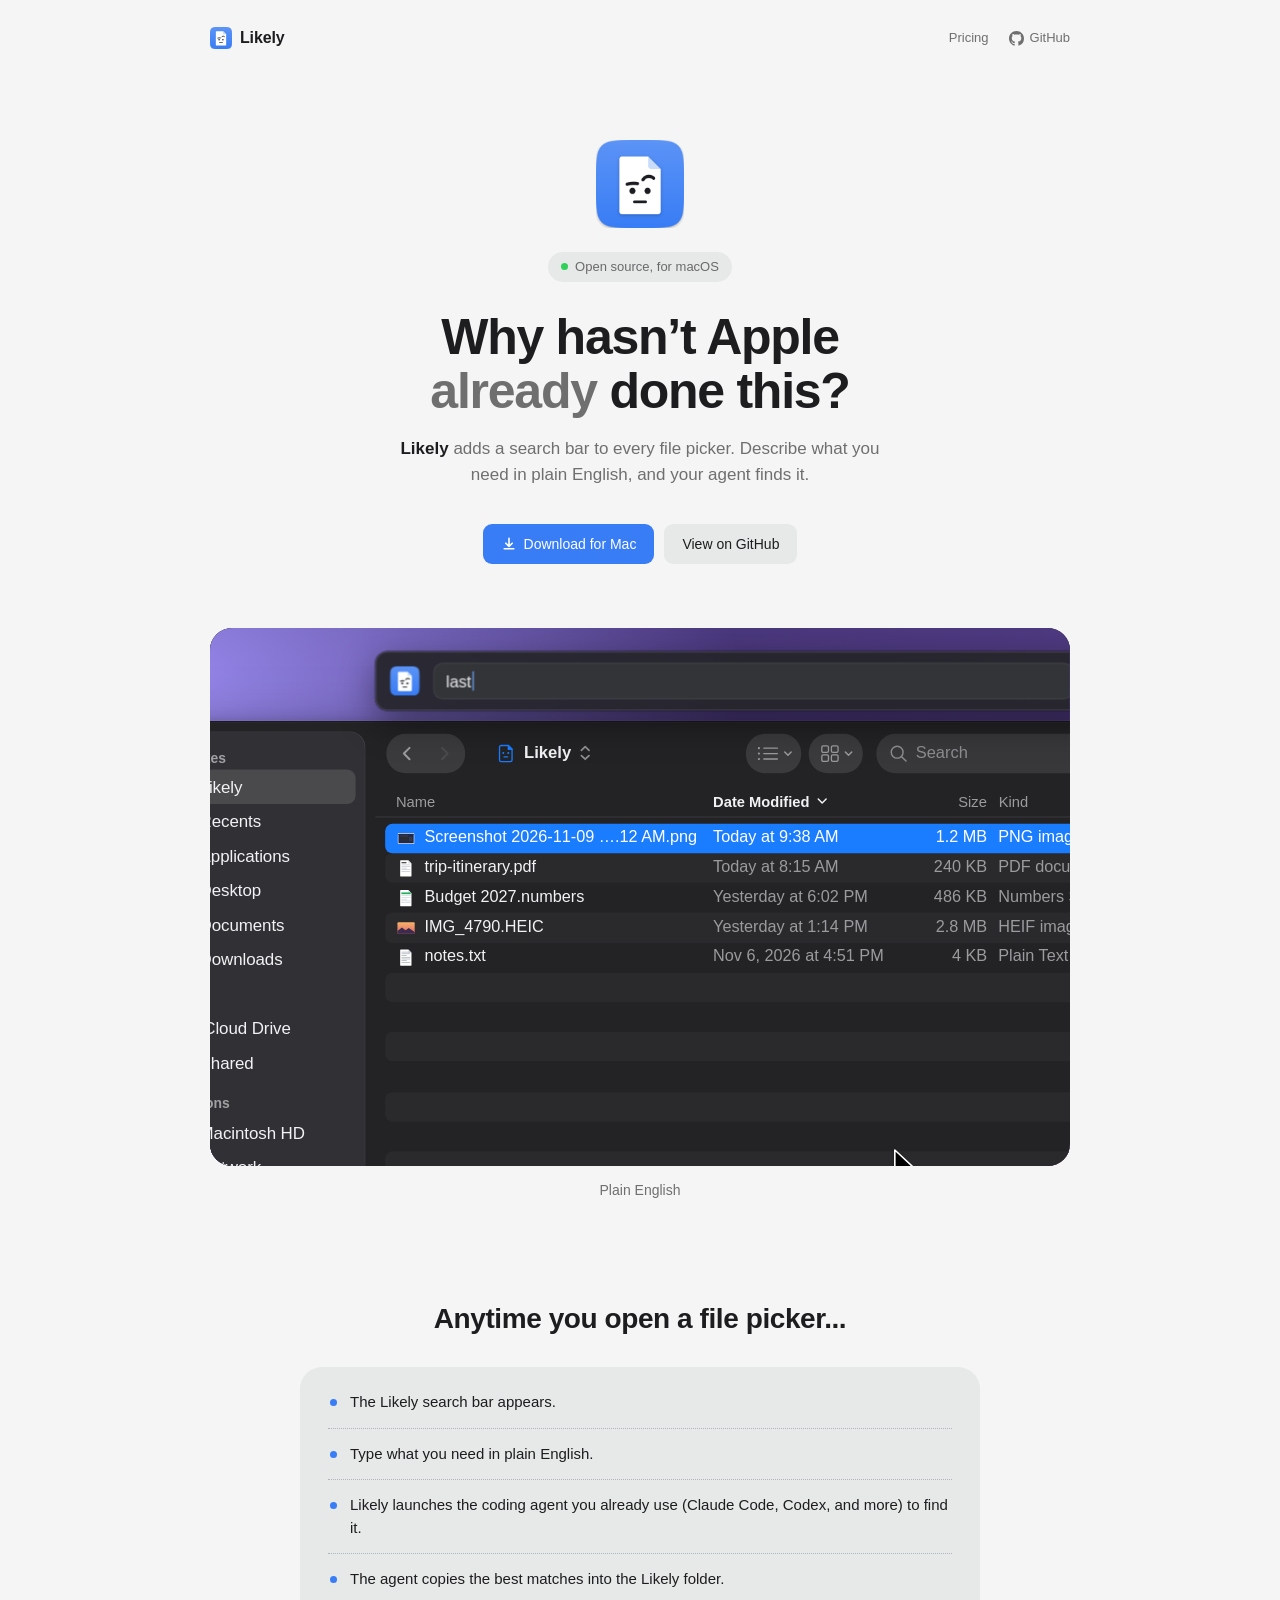
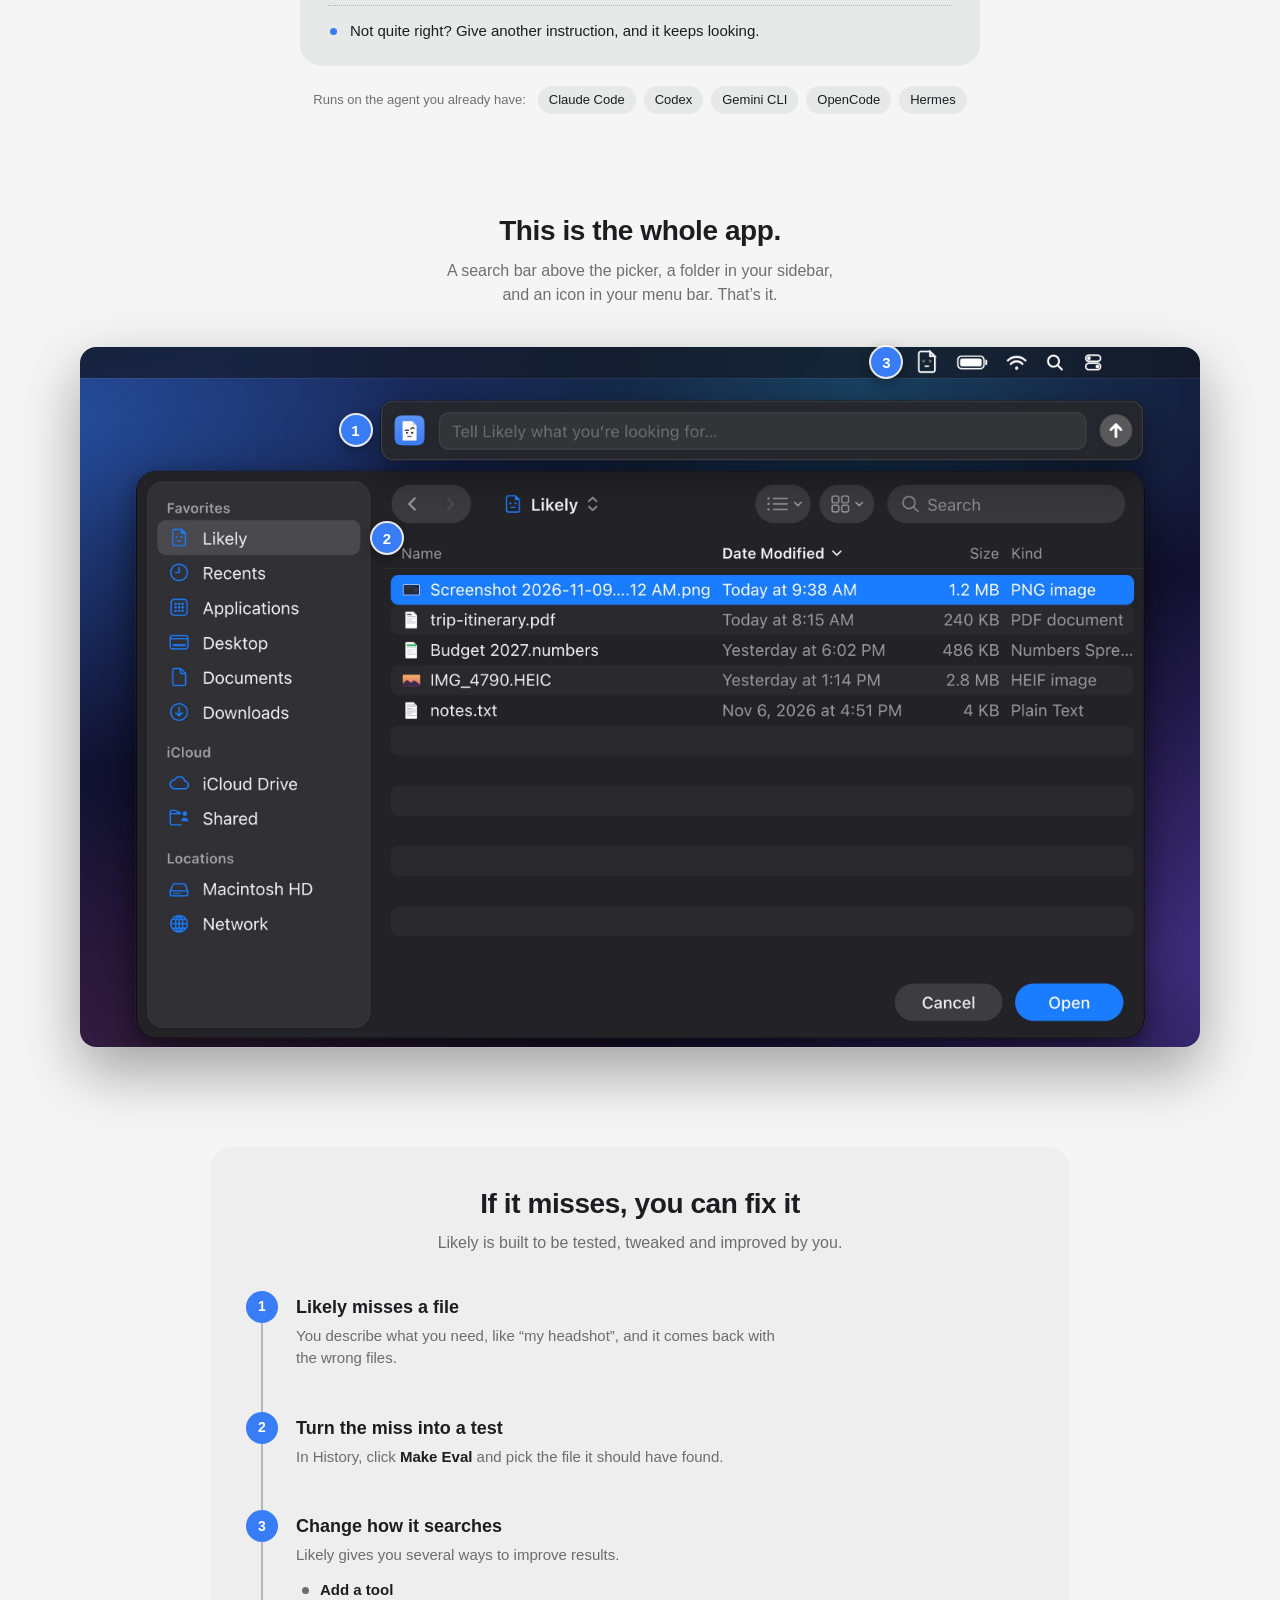
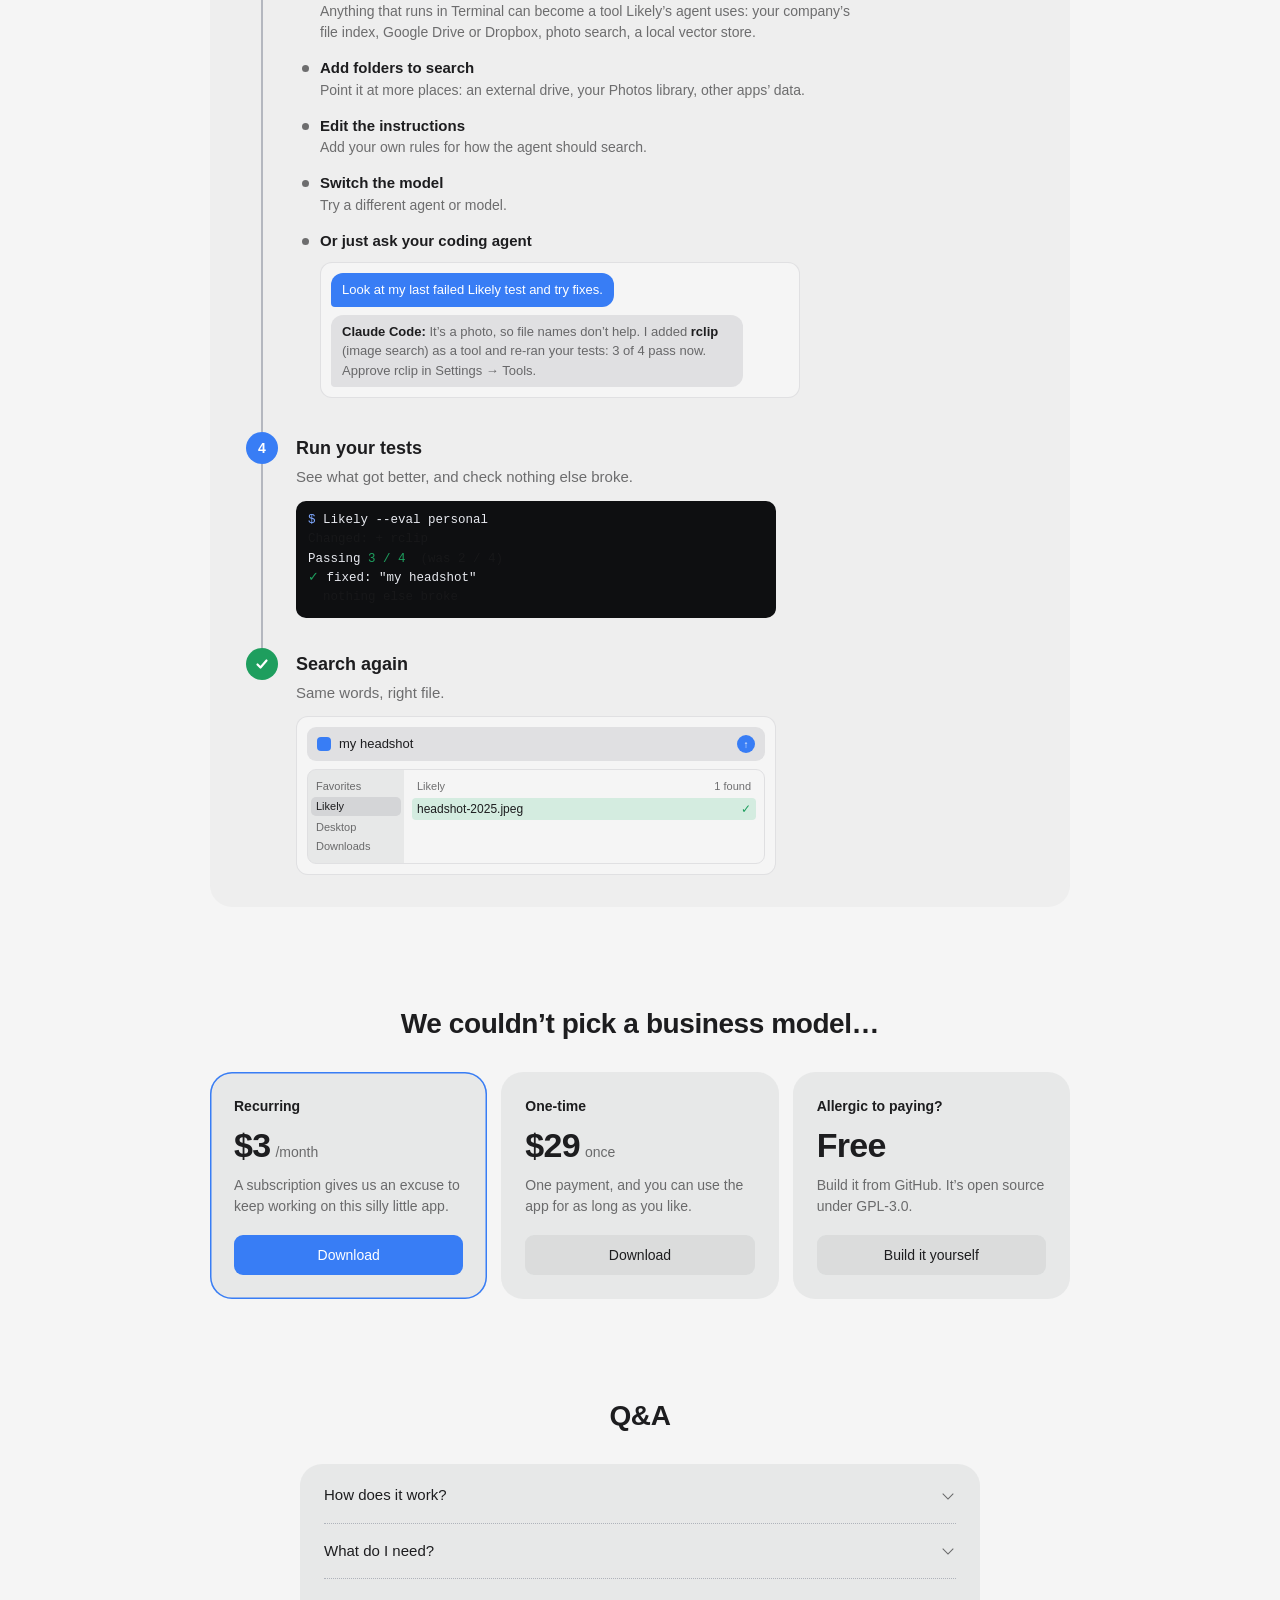
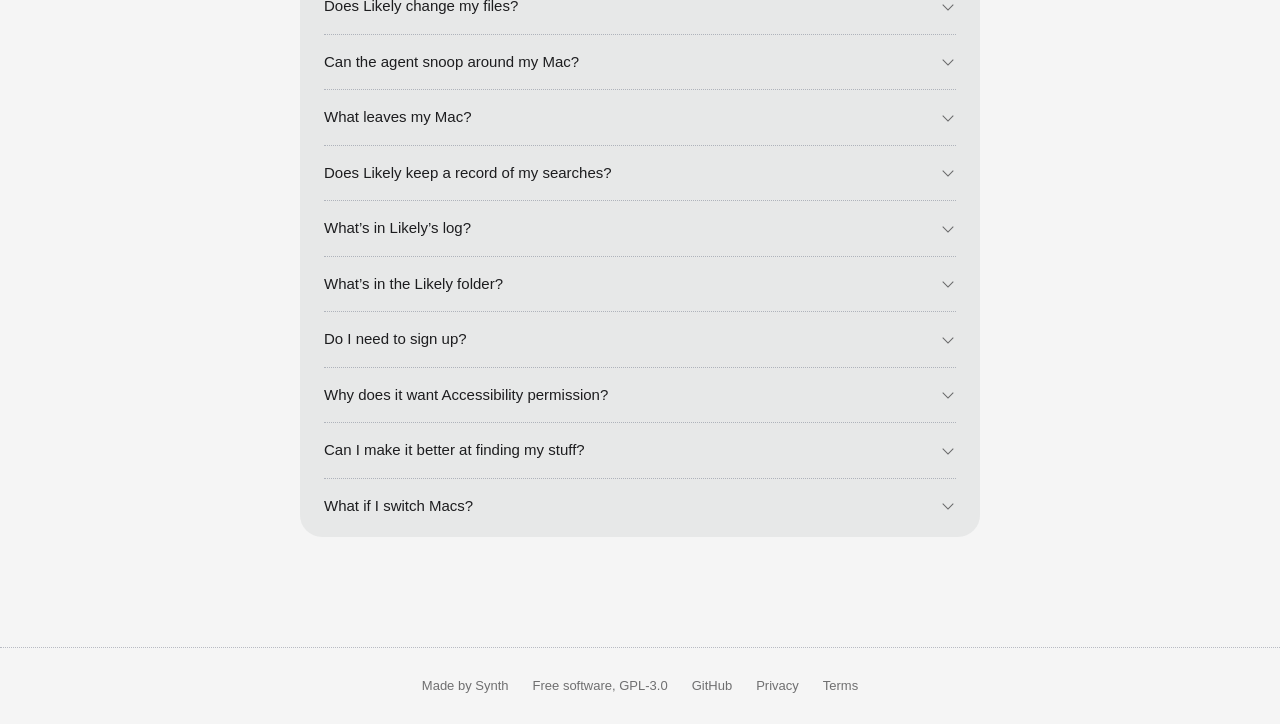
==== commit 315220d5: "Merge remote-tracking branch 'origin/site-demo-animation' into HEAD" ====
--- a/docs/index.html
+++ b/docs/index.html
@@ -27,6 +27,7 @@
   <link rel="apple-touch-icon" sizes="180x180" href="assets/apple-touch-icon.png">
   <link rel="stylesheet" href="assets/style.css">
   <link rel="stylesheet" href="assets/wa.css">
+  <link rel="stylesheet" href="assets/demo.css">
   <script>document.documentElement.classList.remove('no-js')</script>
 </head>
 <body>
@@ -65,41 +66,20 @@
 
     <!-- 2. DEMO (DockLock: "See the difference" eyebrow + demo panel). Here: the autoplay video. -->
     <section class="demo wrap">
-      <!-- DEMO VIDEO: record and add docs/assets/demo.mp4 (poster: docs/assets/demo-poster.png, placeholder) -->
-      <div class="video-panel">
-        <video id="demo" src="assets/demo.mp4" poster="assets/demo-poster.png"
-               autoplay muted loop playsinline preload="metadata"
-               aria-label="Demo: a file picker opens with recent files in the Likely folder, and a search finds the file"></video>
-      </div>
-      <script>
-        (function () {
-          var v = document.getElementById('demo');
-          if (window.matchMedia && matchMedia('(prefers-reduced-motion: reduce)').matches) {
-            v.removeAttribute('autoplay'); v.autoplay = false; v.pause(); v.controls = true;
-          }
-        })();
-      </script>
-    </section>
-
-    <!-- 3. THIS IS THE WHOLE APP (DockLock: centered h2 + one line + screenshot) -->
-    <section class="whole wrap" aria-labelledby="whole-h">
-      <h2 id="whole-h" data-copy-id="whole.title">This is the whole app.</h2>
-      <p class="section-sub" data-copy-id="whole.subtitle">A search bar above the picker, a folder in your sidebar, and an icon in your menu bar. That’s it.</p>
-
-      <!-- Interactive whole-app screenshot (assets/wa.css, regions.js, wa.js; wa-edit.js loads only with ?edit-regions).
-           To move regions: open ?edit-regions, adjust, "Copy config", paste into assets/regions.js. -->
-      <figure class="wa" data-img="assets/whole-app-base.png">
-        <img class="wa-base" src="assets/whole-app-base.png" width="2880" height="1800"
-             alt="A file picker in dark mode with Likely selected in its sidebar, Likely's search bar above it, and Likely's icon in the menu bar.">
-        <noscript><img class="wa-fallback" src="assets/whole-app-combo.png" width="2880" height="1800"
-             alt="A file picker with Likely's three parts called out: the search bar above the picker, the Likely folder in the sidebar, and the menu bar icon."></noscript>
-        <div class="wa-dim"></div>
-      </figure>
-      <script src="assets/regions.js"></script>
-      <script src="assets/wa.js"></script>
-    </section>
-
-    <!-- 4. HOW IT WORKS -->
+      <!-- DEMO: an animated, self-playing picker + search bar drawn in HTML/CSS (assets/demo.css, assets/demo.js).
+           Searches and timing live at the top of assets/demo.js. Captions below are editable in ?edit mode. -->
+      <div class="video-panel demo-panel" data-likely-demo role="img"
+           aria-label="Demo: a file picker opens with recent files in the Likely folder. Typing “last year’s tax forms” into Likely’s search bar finds the W-2 and 1099 PDFs, and they’re opened. More searches find a logo with a transparent background, a meme about losing files, and, after a correction, the March hosting invoice."></div>
+      <div class="demo-caps" aria-hidden="true">
+        <p class="demo-cap on" data-copy-id="demo.cap.recent">Your newest files are already there.</p>
+        <p class="demo-cap" data-copy-id="demo.cap.plain">Plain English</p>
+        <p class="demo-cap" data-copy-id="demo.cap.images">Finds images by what’s in them</p>
+        <p class="demo-cap" data-copy-id="demo.cap.refine">Refine it</p>
+      </div>
+      <script src="assets/demo.js" defer></script>
+    </section>
+
+    <!-- 3. HOW IT WORKS -->
     <section id="how" class="wrap section" aria-labelledby="how-h">
       <h2 id="how-h" data-copy-id="how.headline">Anytime you open a file picker...</h2>
       <ul class="panel bullets">
@@ -122,6 +102,22 @@
 
 
 
+
+    <!-- 4. THIS IS THE WHOLE APP (DockLock: centered h2 + one line + screenshot) -->
+    <section class="whole wrap" aria-labelledby="whole-h">
+      <h2 id="whole-h" data-copy-id="whole.title">This is the whole app.</h2>
+      <p class="section-sub" data-copy-id="whole.subtitle">A search bar above the picker, a folder in your sidebar, and an icon in your menu bar. That’s it.</p>
+
+      <!-- Interactive whole-app screenshot (assets/wa.css, regions.js, wa.js; wa-edit.js loads only with ?edit-regions).
+           To move regions: open ?edit-regions, adjust, "Copy config", paste into assets/regions.js. -->
+      <figure class="wa" data-img="assets/whole-app.jpg">
+        <img class="wa-base" src="assets/whole-app.jpg" width="2880" height="1800"
+             alt="A file picker with Likely's search bar above it, the Likely folder selected in its sidebar, and Likely's icon in the menu bar.">
+        <div class="wa-dim"></div>
+      </figure>
+      <script src="assets/regions.js"></script>
+      <script src="assets/wa.js"></script>
+    </section>
 
     <!-- 5. IF IT MISSES, YOU CAN FIX IT (the improvement loop) -->
     <section id="fix" class="wrap section" aria-labelledby="fix-h">
@@ -277,7 +273,7 @@
                     <tr>
                       <th scope="row" data-copy-id="leaves.server.to">Likely’s license server</th>
                       <td data-copy-id="leaves.server.what">A random install ID, whether your license is active, and your IP address, like any web request. Each request is recorded in our analytics (PostHog), and the server keeps the purchase details Stripe sends it, including in its job queue (Redis Cloud) and logs.</td>
-                      <td data-copy-id="leaves.server.when">At first launch, when Likely checks your license, and when you buy</td>
+                      <td data-copy-id="leaves.server.when">After the first setup screen, when Likely checks your license, and when you buy</td>
                     </tr>
                     <tr>
                       <th scope="row" data-copy-id="leaves.stripe.to">Stripe</th>
--- a/docs/assets/demo.css
+++ b/docs/assets/demo.css
@@ -0,0 +1,175 @@
+/* Animated product demo (assets/demo.js). A macOS 26 desktop in dark mode, drawn at a fixed
+   1152 x 720 "point" size (the reference screenshots' scale) and scaled to the box with a transform.
+   Measurements come from assets/whole-app-base.png (2.5 px per point there). */
+
+.demo-panel { position: relative; background: #0d0f1a; }
+.ld-viewport { position: absolute; inset: 0; overflow: hidden; }
+.ld {
+  --sys: -apple-system, BlinkMacSystemFont, "SF Pro Text", "Helvetica Neue", sans-serif;
+  --blue: #1A7CFF;
+  position: absolute; left: 0; top: 0; width: 1152px; height: 720px;
+  transform-origin: 0 0;
+  font-family: var(--sys); color: #F2F2F5;
+  -webkit-font-smoothing: antialiased; -moz-osx-font-smoothing: grayscale;
+  font-kerning: normal; text-rendering: optimizeLegibility;
+  user-select: none; -webkit-user-select: none; pointer-events: none;
+  contain: layout paint;
+}
+.ld * { box-sizing: border-box; }
+.ld svg { display: block; overflow: visible; }
+
+/* Desktop */
+.ld-wall { position: absolute; inset: 0;
+  background: radial-gradient(60% 60% at 20% 20%, #9B8CF2, transparent 70%), radial-gradient(60% 60% at 80% 80%, #F2A2C8, transparent 70%), linear-gradient(160deg, #3B2F6E, #6A4A9C); }
+.ld-menubar { position: absolute; left: 0; right: 0; top: 0; height: 25px;
+  font-size: 13.1px; font-weight: 500; letter-spacing: 0; color: #fff; }
+.ld-menubar .ld-mi { position: absolute; top: 4.1px; line-height: 16px; white-space: nowrap; }
+.ld-menubar .ld-clock { right: 15.2px; }
+.ld-menubar .ld-status { position: absolute; top: 4px; height: 16px; }
+
+/* The app behind (a Chrome window, dark) */
+.ld-app { position: absolute; left: -40px; top: 44.4px; width: 1130px; height: 720px;
+  background: #16171A; border-radius: 26px; overflow: hidden;
+  box-shadow: 0 0 0 0.5px rgba(255,255,255,0.12), 0 20px 50px rgba(0,0,0,0.45); }
+.ld-tabs { position: absolute; left: 0; right: 0; top: 0; height: 43px; background: #1F2023; }
+.ld-tab { position: absolute; top: 8.4px; height: 34.8px; background: #35363A; border-radius: 10px 10px 0 0;
+  left: 0; width: 128.8px; }
+.ld-tab .ld-x { position: absolute; right: 14px; top: 9px; font-size: 13px; color: #A4A4A6; }
+.ld-tab-t { position: absolute; left: 34px; top: 9px; font-size: 13.6px; color: #F2F2F5; }
+.ld-newtab { position: absolute; left: 132px; top: 8.4px; height: 34.8px; width: 200px; }
+.ld-newtab i { position: absolute; left: 13.6px; top: 9.4px; width: 14px; height: 14px; border-radius: 4px; background: #D9D9DC; }
+.ld-newtab span { position: absolute; left: 38.4px; top: 8px; font-size: 13.6px; color: #A9AAAD; }
+.ld-toolbar { position: absolute; left: 0; right: 0; top: 42.8px; height: 37px; background: #35363A; }
+.ld-url { position: absolute; left: 0; right: 50px; top: 4.4px; height: 30.8px; border-radius: 16px; background: #202124; }
+.ld-url span { position: absolute; left: 52px; top: 6px; font-size: 14.4px; color: #E3E3E6; letter-spacing: 0.005em; }
+.ld-avatar { position: absolute; border-radius: 50%; background: linear-gradient(180deg, #C4CAD6, #A9B0BF); }
+.ld-page { position: absolute; left: 0; right: 0; top: 79.6px; bottom: 0; background: #16171A; }
+.ld-pnav { position: absolute; left: 0; right: 0; top: 0; height: 59.6px; border-bottom: 1px solid #26272B; }
+.ld-pnav span { position: absolute; top: 21.5px; font-size: 14.4px; color: #9EA0A6; }
+.ld-page .ld-crumb { position: absolute; left: 64.6px; top: 93.3px; font-size: 14.05px; color: #9EA0A6; white-space: nowrap; }
+.ld-page h4 { position: absolute; left: 64.8px; top: 117px; margin: 0; font-size: 26.5px; font-weight: 700; letter-spacing: -0.02em; color: #fff; white-space: nowrap; }
+.ld-page .ld-sub { position: absolute; left: 64.8px; top: 165px; font-size: 14.4px; color: #9EA0A6; white-space: nowrap; }
+.ld-drop { position: absolute; left: 64.6px; top: 206.4px; width: 560px; height: 248px; border: 1.2px dashed #3B3D44; border-radius: 12px; }
+.ld-drop b { position: absolute; left: 126px; top: 116px; font-size: 14.4px; font-weight: 600; color: #C7C8CC; }
+.ld-drop i { position: absolute; left: 144px; top: 162px; width: 110px; height: 40px; border-radius: 10px; background: #1E6B49; }
+.ld-page .ld-shots { position: absolute; left: 64.8px; top: 485.4px; font-size: 14.4px; font-weight: 600; color: #fff; white-space: nowrap; }
+.ld-page .ld-shots span { font-weight: 400; color: #9EA0A6; }
+.ld-thumb { position: absolute; top: 524px; width: 111px; height: 140px; border-radius: 9px; border: 1px solid #2A2B30; background: #1A1B1F; }
+
+/* The Open dialog (sheet) */
+.ld-sheet { position: absolute; left: 222.4px; top: 172px; width: 808.4px; height: 454.4px;
+  border-radius: 16px; background: #232326;
+  box-shadow: inset 0 0.5px 0 rgba(255,255,255,0.10), 0 0 0 0.5px rgba(0,0,0,0.9), 0 0 0 1px rgba(255,255,255,0.06),
+              0 22px 56px rgba(0,0,0,0.55), 0 4px 14px rgba(0,0,0,0.35);
+  transform-origin: 50% 0; }
+.ld-side { position: absolute; left: 8.4px; top: 8px; bottom: 8px; width: 179.2px; border-radius: 13px;
+  background: #313135; box-shadow: inset 0 0 0 0.5px rgba(255,255,255,0.10); overflow: hidden; }
+.ld-sh { position: absolute; left: 15.7px; height: 16px; line-height: 16px; font-size: 11.3px; font-weight: 600; color: #A1A1A4; }
+.ld-si { position: absolute; left: 8px; right: 8px; height: 28px; border-radius: 7px; }
+.ld-si.on { background: #4A4A4D; }
+.ld-si svg { position: absolute; left: 9.9px; top: 6px; width: 16px; height: 16px; color: var(--blue); }
+.ld-si span { position: absolute; left: 36.5px; top: 6.4px; line-height: 16px; font-size: 13.75px; color: #F2F2F5; letter-spacing: -0.005em; }
+
+.ld-tb { position: absolute; left: 204.4px; right: 14.8px; top: 10.4px; height: 31.2px; }
+.ld-cap { position: absolute; top: 0; height: 31.2px; border-radius: 15.6px; background: #3B3B3E; }
+.ld-nav { left: 0; width: 64px; }
+.ld-nav svg { position: absolute; top: 8.6px; width: 14px; height: 14px; }
+.ld-path { position: absolute; left: 89.6px; top: 0; height: 31.2px; }
+.ld-path svg.ld-pi { position: absolute; left: 0; top: 7.6px; width: 16px; height: 16px; color: var(--blue); }
+.ld-path b { position: absolute; left: 22.4px; top: 7.1px; font-size: 13.55px; font-weight: 600; color: #F2F2F5; white-space: nowrap; line-height: 18px; }
+.ld-path svg.ld-ud { position: absolute; top: 9px; width: 9px; height: 13px; color: #8E8E91; }
+.ld-view1 { left: 292px; width: 44.8px; }
+.ld-view2 { left: 343.6px; width: 44px; }
+.ld-cap svg { position: absolute; top: 8.6px; height: 14px; color: #9A9A9D; }
+.ld-search { left: 398px; right: 0; background: #38383B; }
+.ld-search svg { left: 11.6px; width: 14px; }
+.ld-search span { position: absolute; left: 32.2px; top: 7.0px; font-size: 13.35px; color: #8D8D90; line-height: 18px; }
+
+.ld-list { position: absolute; left: 196px; right: 0; top: 52px; bottom: 50px; overflow: hidden;
+  --c-date: 274px; --c-size: 116px; --c-kind: 506px; }
+.ld-list.ld-cols-ref { --c-date: 244.4px; --c-size: 130.2px; --c-kind: 499.6px; }
+.ld-hdr { position: absolute; left: 0; right: 0; top: 0; height: 26px; border-bottom: 0.8px solid #363639; font-size: 11.95px; color: #9C9C9F; }
+.ld-hdr span { position: absolute; top: 6.4px; line-height: 14px; white-space: nowrap; }
+.ld-hdr .ld-sort { color: #F2F2F5; font-weight: 600; }
+.ld-c-name { left: 16.4px; } .ld-c-date { left: var(--c-date); } .ld-c-size { right: var(--c-size); } .ld-c-kind { left: var(--c-kind); }
+.ld-rows { position: absolute; left: 0; right: 0; top: 30.8px; bottom: 0; }
+.ld-stripe { position: absolute; left: 8px; right: 8.4px; height: 24.2px; border-radius: 6px; background: #2A2A2D; }
+.ld-row { position: absolute; left: 0; right: 0; height: 24.2px; font-size: 13.2px; line-height: 16px; white-space: nowrap;
+ }
+.ld-row .ld-hl { position: absolute; left: 8px; right: 8px; top: 0; bottom: 0; border-radius: 6px; background: var(--blue); opacity: 0; }
+.ld-row.sel .ld-hl { opacity: 1; }
+.ld-row.sel-up .ld-hl { border-top-left-radius: 0; border-top-right-radius: 0; }
+.ld-row.sel-down .ld-hl { border-bottom-left-radius: 0; border-bottom-right-radius: 0; }
+.ld-row .ld-ic { position: absolute; left: 17.6px; top: 5px; width: 14px; height: 14px; }
+.ld-row .ld-n { position: absolute; left: 39.6px; top: 3.6px; color: #F2F2F5; }
+.ld-row .ld-d { position: absolute; left: calc(var(--c-date) + 0px); top: 3.6px; color: #9B9B9E; }
+.ld-row .ld-s { position: absolute; right: calc(var(--c-size) - 0.2px); top: 3.6px; color: #9B9B9E; }
+.ld-row .ld-k { position: absolute; left: calc(var(--c-kind) - 0.4px); top: 3.6px; color: #9B9B9E; }
+.ld-row.sel .ld-n, .ld-row.sel .ld-d, .ld-row.sel .ld-s, .ld-row.sel .ld-k { color: #fff; }
+.ld-ic.page { border-radius: 1.2px; }
+.ld-ic.app { border-radius: 3.4px; }
+
+.ld-btn { position: absolute; top: 411.2px; height: 30px; border-radius: 15px; font-size: 13.2px; font-weight: 500; line-height: 30px; text-align: center; color: #F2F2F5; }
+.ld-cancel { left: 608.4px; width: 86.8px; background: #3D3D40; }
+.ld-open { left: 705.2px; width: 86.8px; background: var(--blue); color: #fff; }
+
+/* Likely's search bar (PickerHUD): hudWindow material, radius 10, 1pt primary/0.12 stroke */
+.ld-hud { position: absolute; left: 418.4px; top: 115.2px; width: 612px; height: 48px; border-radius: 10px;
+  background: rgba(38, 38, 42, 0.94);
+  -webkit-backdrop-filter: blur(20px) saturate(1.4); backdrop-filter: blur(20px) saturate(1.4);
+  box-shadow: inset 0 0 0 1px rgba(255,255,255,0.12), 0 0 0 0.5px rgba(0,0,0,0.6), 0 10px 30px rgba(0,0,0,0.45);
+ }
+.ld-mark { position: absolute; left: 11.2px; top: 12px; width: 24px; height: 24px; }
+.ld-mark img { display: block; width: 100%; height: 100%; }
+.ld-mark.working { animation: ld-pulse 1.6s ease-in-out infinite; }
+@keyframes ld-pulse { 0%, 100% { opacity: 1; } 50% { opacity: 0.35; } }
+.ld-field { position: absolute; left: 46.8px; right: 45.4px; top: 9.2px; height: 30px; border-radius: 8px;
+  background: #333437; box-shadow: inset 0 0 0 1px rgba(255,255,255,0.07); }
+.ld-ph, .ld-typed { position: absolute; left: 10.2px; top: 6.6px; font-size: 13.2px; line-height: 17px; white-space: nowrap; }
+.ld-ph { color: #707173; }
+.ld-typed { color: #F2F2F5; }
+.ld-caret { display: inline-block; width: 1.6px; height: 16px; margin-left: 0.6px; vertical-align: -3px; background: #6FA6FF; border-radius: 1px; }
+.ld-caret.blink { animation: ld-blink 1.06s steps(1) infinite; }
+@keyframes ld-blink { 50% { opacity: 0; } }
+.ld-status { position: absolute; right: 10px; top: 17.4px; font-size: 11px; line-height: 13px; color: #6E6E72; white-space: nowrap; text-align: right; }
+.ld-status u { text-decoration: underline; text-underline-offset: 1.5px; }
+.ld-send { position: absolute; right: 8.8px; top: 11px; width: 26px; height: 26px; border-radius: 13px; background: #59595B; transition: background-color .15s ease-out; }
+.ld-send.on { background: var(--blue); }
+.ld-send svg { position: absolute; left: 6px; top: 6px; width: 14px; height: 14px; }
+
+/* Quick Look (Space on a selected file) */
+.ld-ql { position: absolute; left: 600px; top: 206px; width: 380px; height: 316px; border-radius: 16px; overflow: hidden;
+  background: #1E1E20; transform-origin: -30% 20%; visibility: hidden; opacity: 0;
+  box-shadow: inset 0 0 0 0.5px rgba(255,255,255,0.14), 0 0 0 0.5px rgba(0,0,0,0.8), 0 24px 60px rgba(0,0,0,0.6); }
+.ld-ql-bar { position: absolute; left: 0; right: 0; top: 0; height: 36px; background: #2A2A2D; box-shadow: 0 0.5px 0 rgba(0,0,0,0.6); }
+.ld-ql-x { position: absolute; left: 12px; top: 11px; width: 14px; height: 14px; border-radius: 7px; background: #FF5F57; }
+.ld-ql-t { position: absolute; left: 0; right: 0; top: 10px; text-align: center; font-size: 13px; font-weight: 600; color: #E6E6E9; line-height: 16px; }
+.ld-ql-open { position: absolute; right: 10px; top: 7px; height: 22px; padding: 0 10px; border-radius: 11px; background: #3D3D40; font-size: 12px; line-height: 22px; color: #E6E6E9; }
+.ld-ql-img { position: absolute; left: 0; right: 0; top: 36px; bottom: 0; background-size: cover; background-position: center; }
+
+/* Click highlight (Screen Studio-style): a soft ring centered on the pointer's tip */
+.ld-click { position: absolute; left: -17px; top: -17px; width: 34px; height: 34px; border-radius: 50%;
+  border: 1.6px solid rgba(255,255,255,0.85); background: rgba(255,255,255,0.16);
+  box-shadow: 0 0 0 0.5px rgba(0,0,0,0.25), 0 0 10px rgba(255,255,255,0.25);
+  opacity: 0; z-index: 4; }
+
+/* Pointer. (Nothing in the scene uses will-change: a promoted layer keeps its first raster scale,
+   so text would go soft when the camera zooms in.) */
+.ld-cursor { position: absolute; left: 0; top: 0; width: 17px; height: 25px; z-index: 5; }
+
+/* Quick Look style preview for images in the list */
+.ld-thumbimg { position: absolute; inset: 0; border-radius: 2px; background-size: cover; background-position: center; }
+
+/* Captions under the demo */
+.demo-caps { position: relative; height: 22px; margin-top: 14px; text-align: center; }
+.demo-cap { position: absolute; left: 0; right: 0; top: 0; margin: 0; font-size: 14px; color: var(--text-2);
+  opacity: 0; transform: translateY(4px); transition: opacity .35s ease, transform .35s ease; }
+.demo-cap.on { opacity: 1; transform: none; }
+.copy-editing .demo-caps { height: auto; }
+.copy-editing .demo-cap { position: static; opacity: 1; transform: none; margin: 4px 0; }
+
+/* ?edit only: background picker under the demo */
+.ld-wallpicker { display: flex; align-items: center; justify-content: center; gap: 10px; margin: 10px auto 0; font: 500 13px -apple-system, sans-serif; color: rgba(235,240,255,.75); }
+.ld-wallpicker button { width: 30px; height: 30px; border-radius: 8px; border: 0; background: rgba(224,229,255,.12); color: #fff; font-size: 18px; line-height: 1; cursor: pointer; }
+.ld-wallpicker button:hover { background: #387DF5; }
+.ld-wallpicker span { min-width: 260px; text-align: center; }
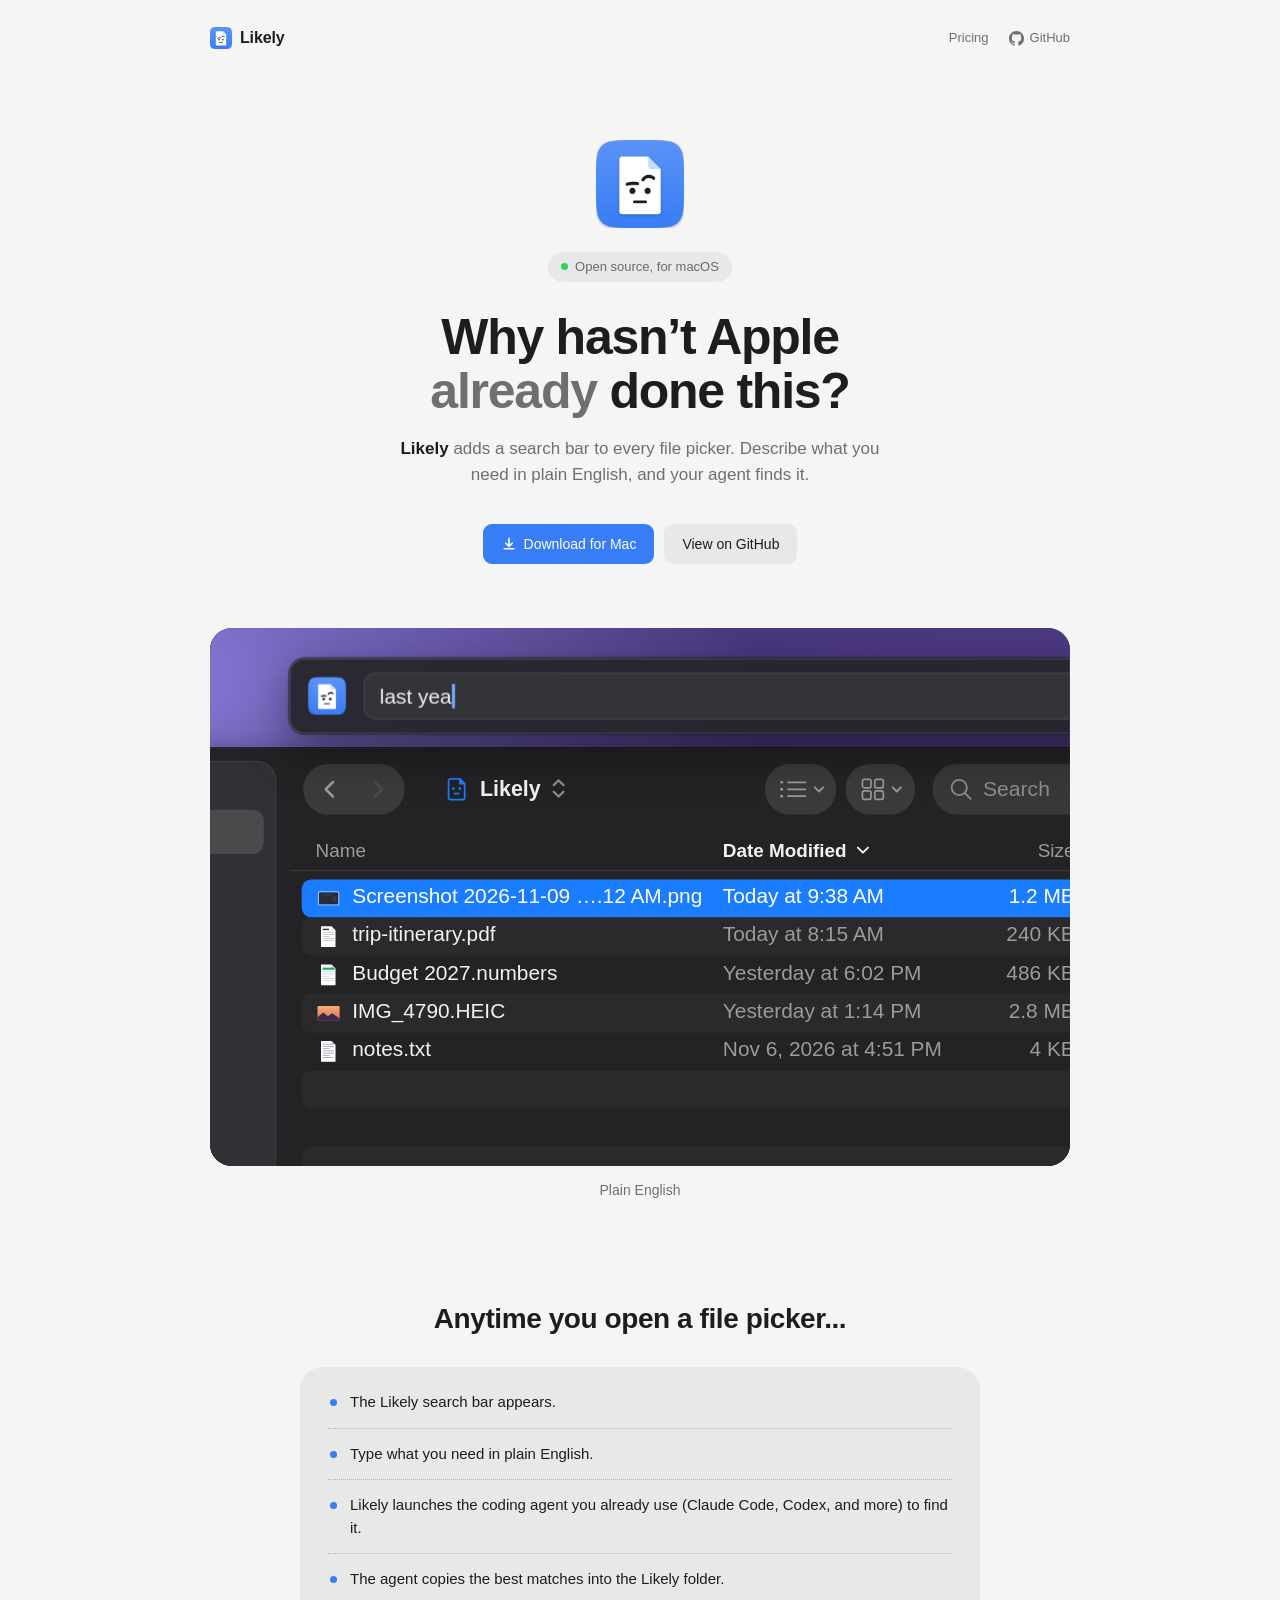
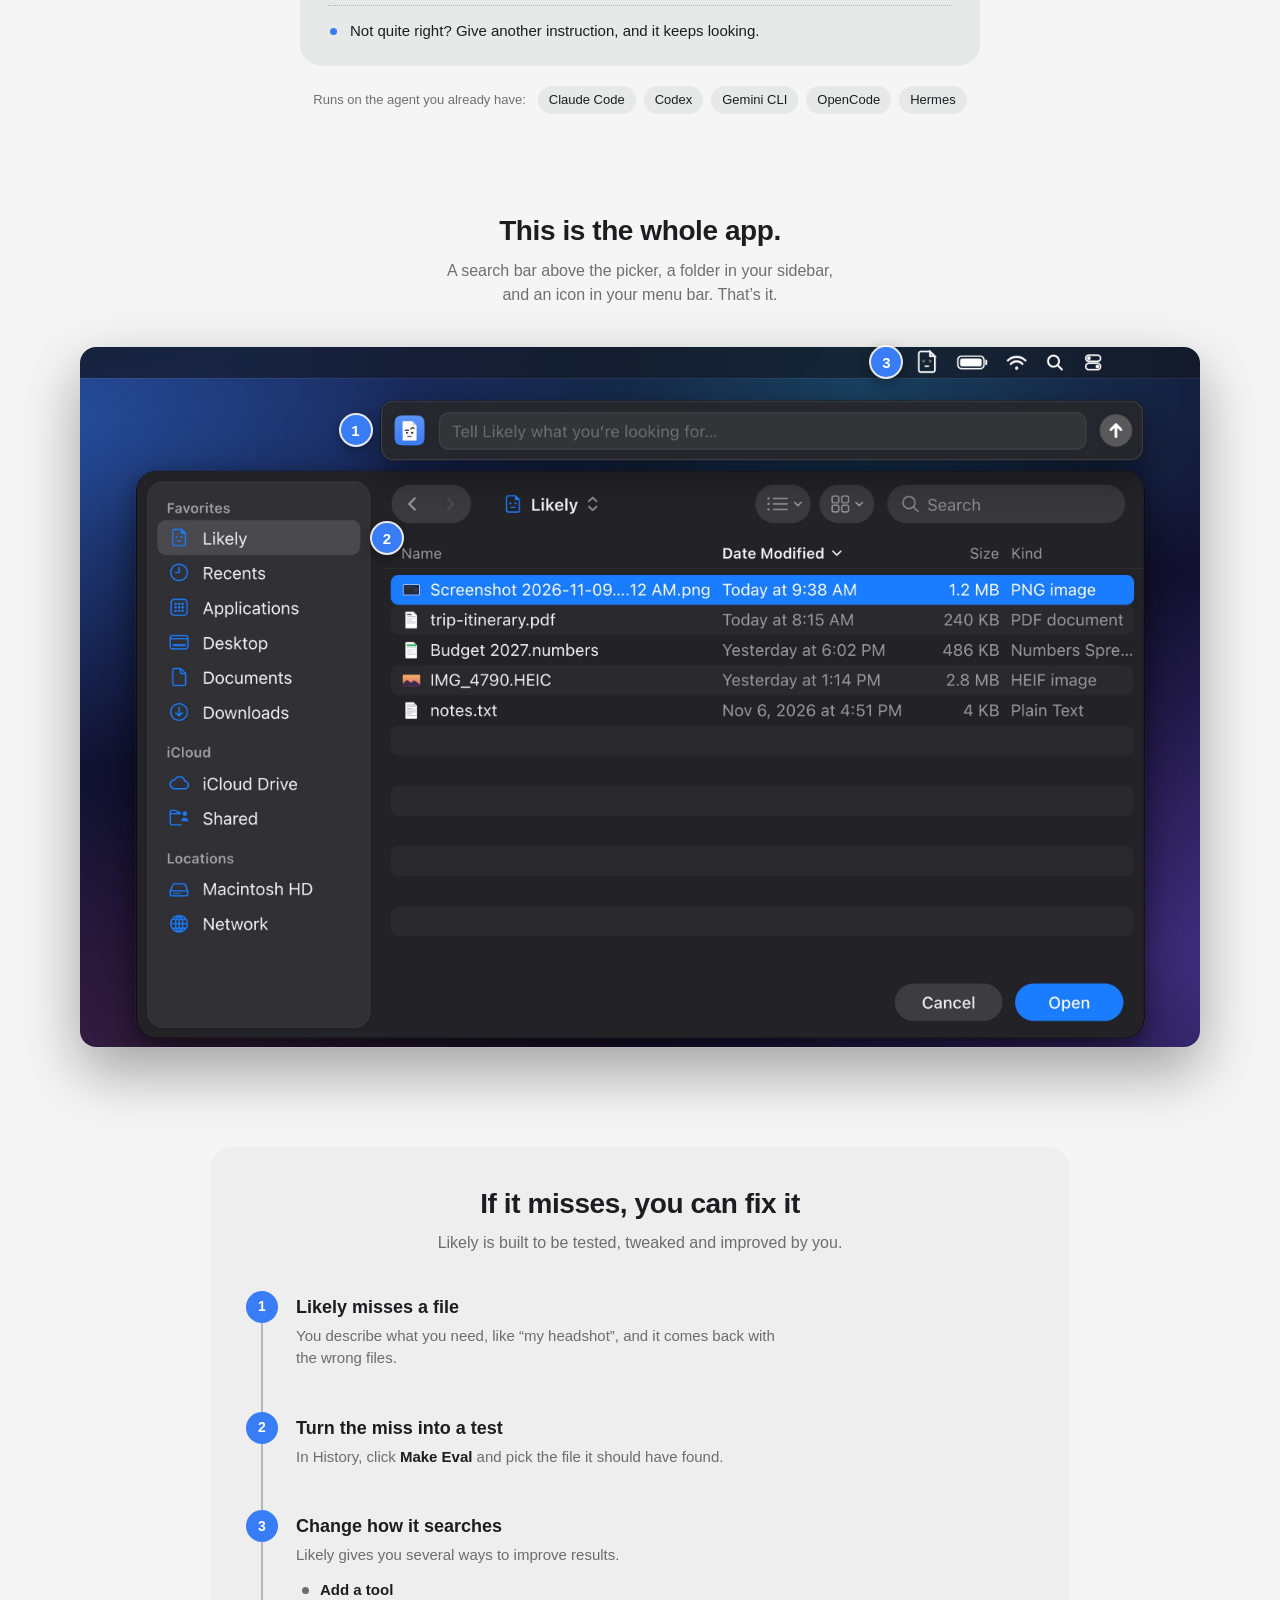
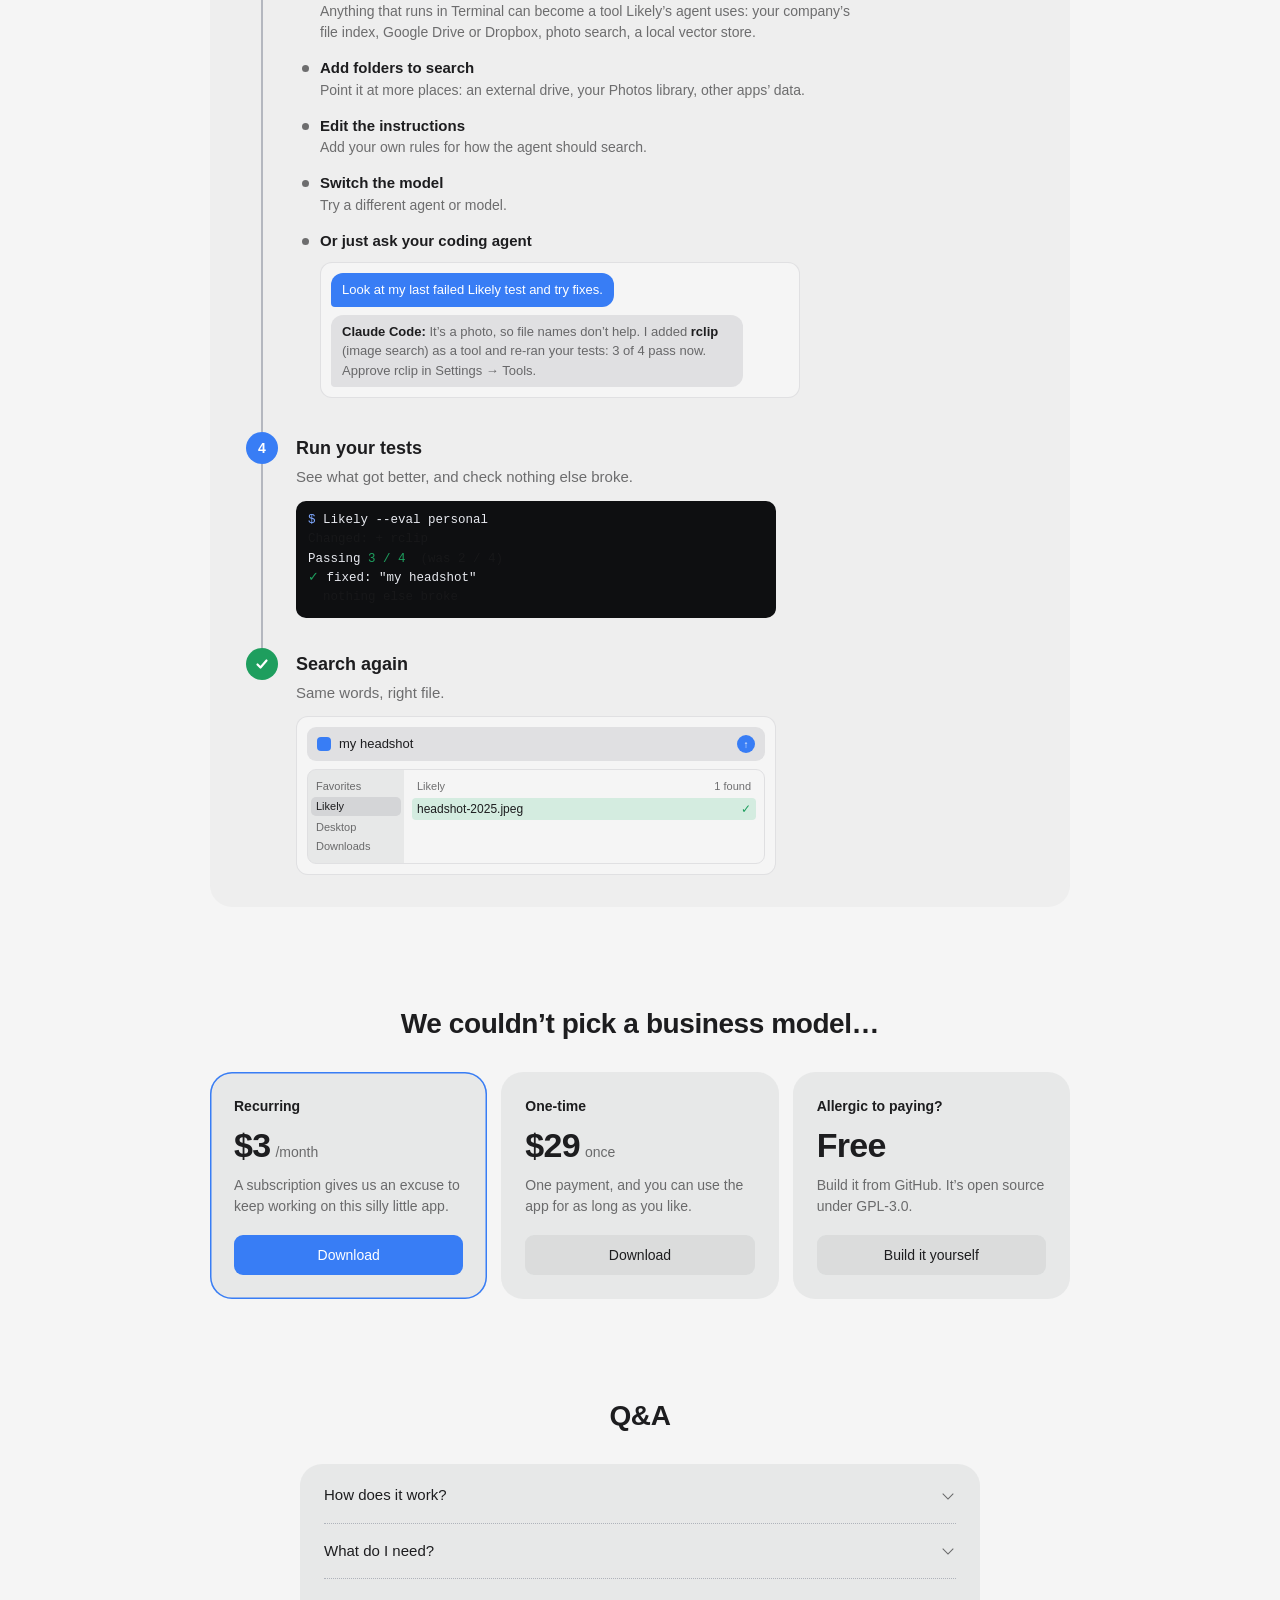
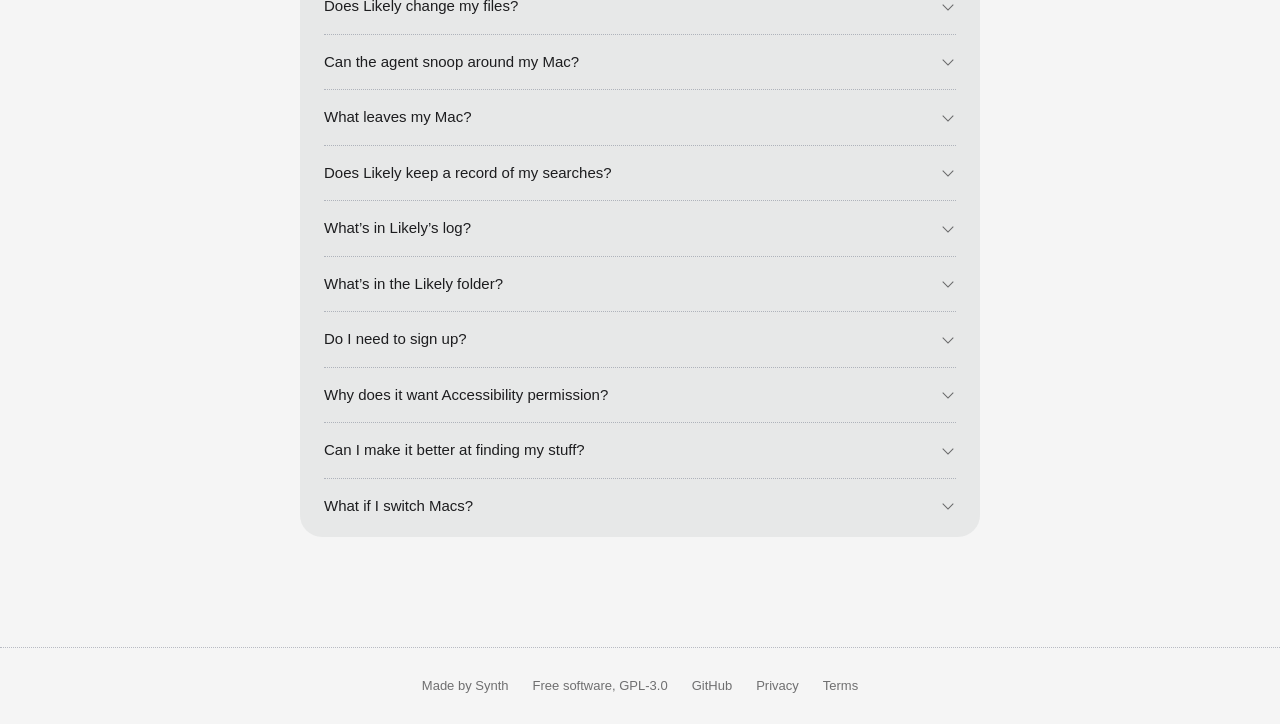
==== commit d548e617: "Site: link previews match the hero (title, description, social card) Co-Authored-By: Claude Opus 5.5" ====
--- a/docs/index.html
+++ b/docs/index.html
@@ -3,8 +3,8 @@
 <head>
   <meta charset="utf-8">
   <meta name="viewport" content="width=device-width, initial-scale=1">
-  <title>Likely: the file you were about to look for</title>
-  <meta name="description" content="Likely is a Mac menu bar app. Every file picker opens with the files you just added. For anything else, describe it, and Likely finds it.">
+  <title>Likely: Why hasn’t Apple already done this?</title>
+  <meta name="description" content="Likely adds a search bar to every file picker. Describe what you need in plain English, and your agent finds it.">
   <meta name="color-scheme" content="dark light">
   <meta name="theme-color" content="#16171A" media="(prefers-color-scheme: dark)">
   <meta name="theme-color" content="#F5F5F5" media="(prefers-color-scheme: light)">
@@ -12,14 +12,14 @@
   <meta property="og:url" content="https://synth-inc.github.io/likely/">
   <meta property="og:site_name" content="Likely">
   <meta property="og:title" content="Likely: Why hasn't Apple already done this?">
-  <meta property="og:description" content="Anytime you open a file picker, Likely finds the files you're looking for and copies them into a pinned folder.">
+  <meta property="og:description" content="Likely adds a search bar to every file picker. Describe what you need in plain English, and your agent finds it.">
   <meta property="og:image" content="https://synth-inc.github.io/likely/assets/og-image.png">
   <meta property="og:image:width" content="1200">
   <meta property="og:image:height" content="630">
-  <meta property="og:image:alt" content="Likely app icon with the line: Why doesn't macOS already do this?">
+  <meta property="og:image:alt" content="Likely app icon with the line: Why hasn’t Apple already done this?">
   <meta name="twitter:card" content="summary_large_image">
   <meta name="twitter:title" content="Likely: Why hasn't Apple already done this?">
-  <meta name="twitter:description" content="Anytime you open a file picker, Likely finds the files you're looking for and copies them into a pinned folder.">
+  <meta name="twitter:description" content="Likely adds a search bar to every file picker. Describe what you need in plain English, and your agent finds it.">
   <meta name="twitter:image" content="https://synth-inc.github.io/likely/assets/og-image.png">
   <link rel="icon" type="image/svg+xml" href="assets/favicon.svg">
   <link rel="icon" type="image/png" sizes="32x32" href="assets/favicon-32.png">
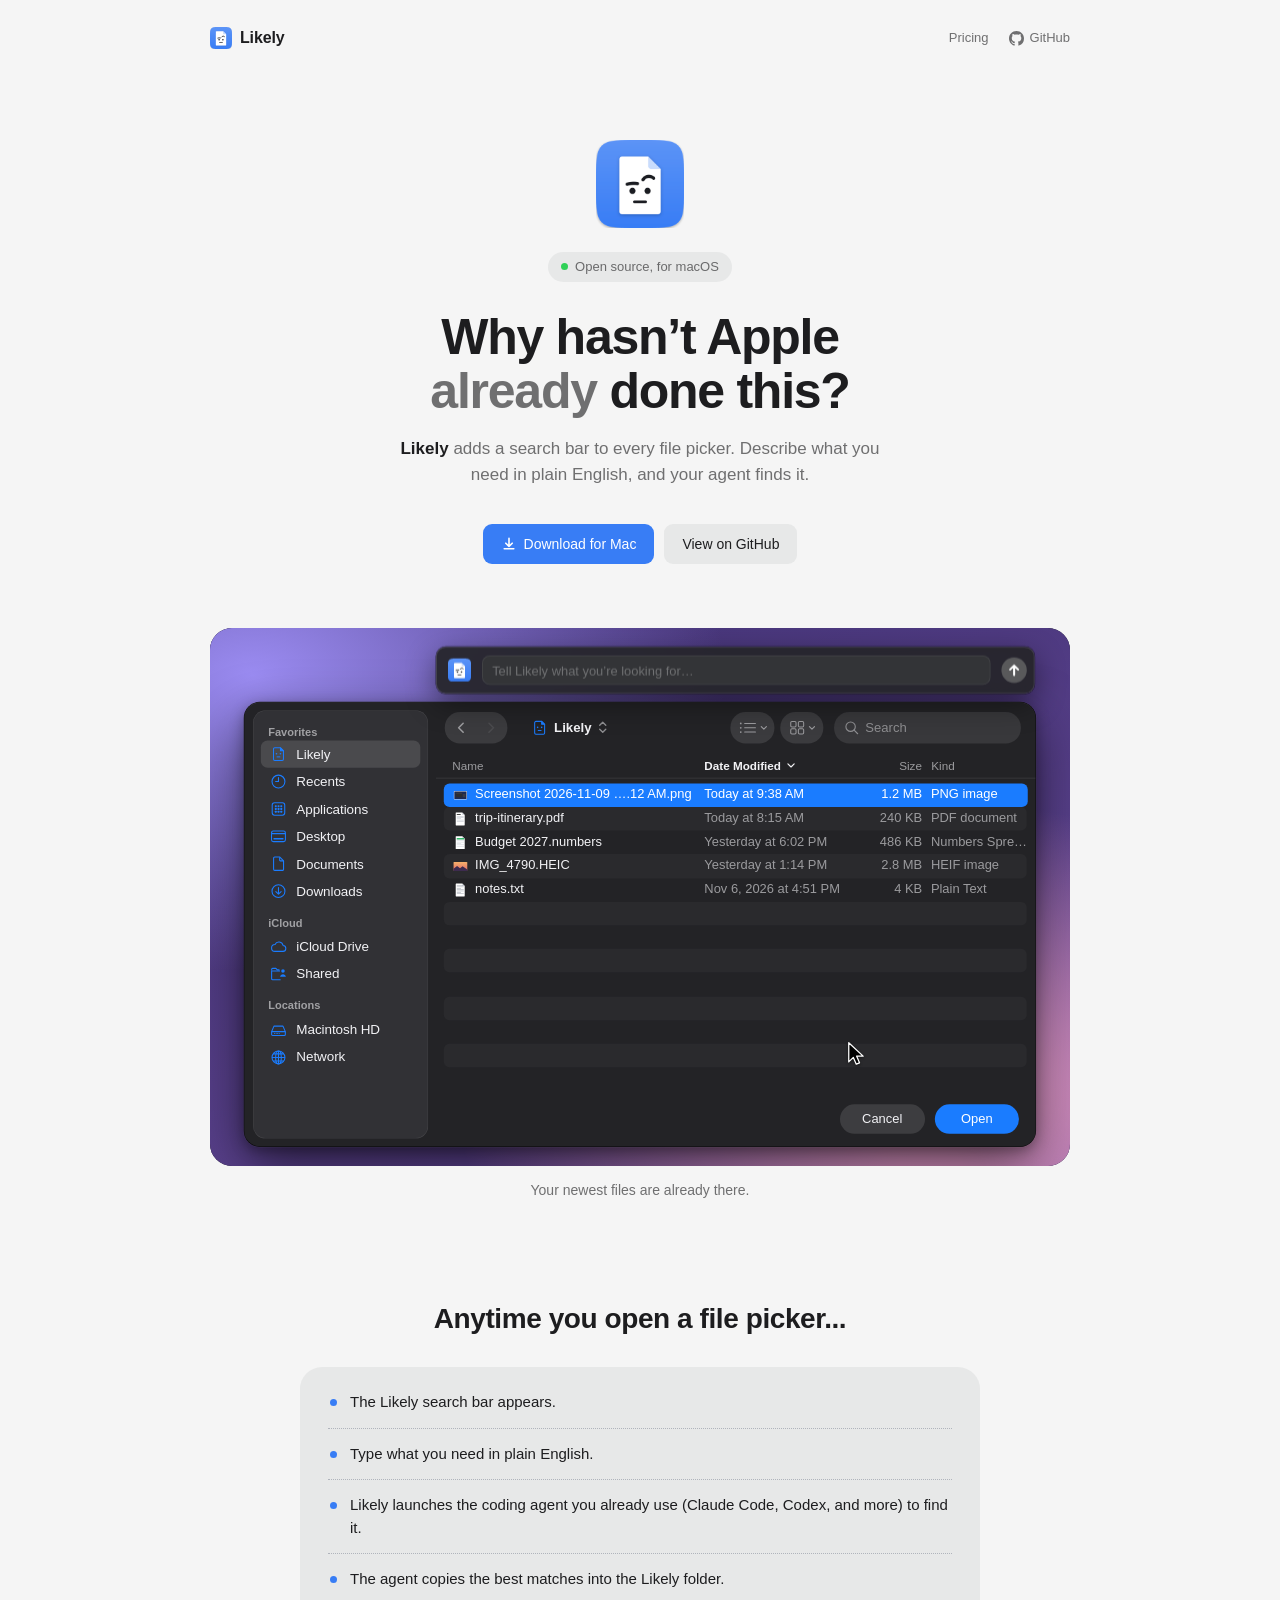
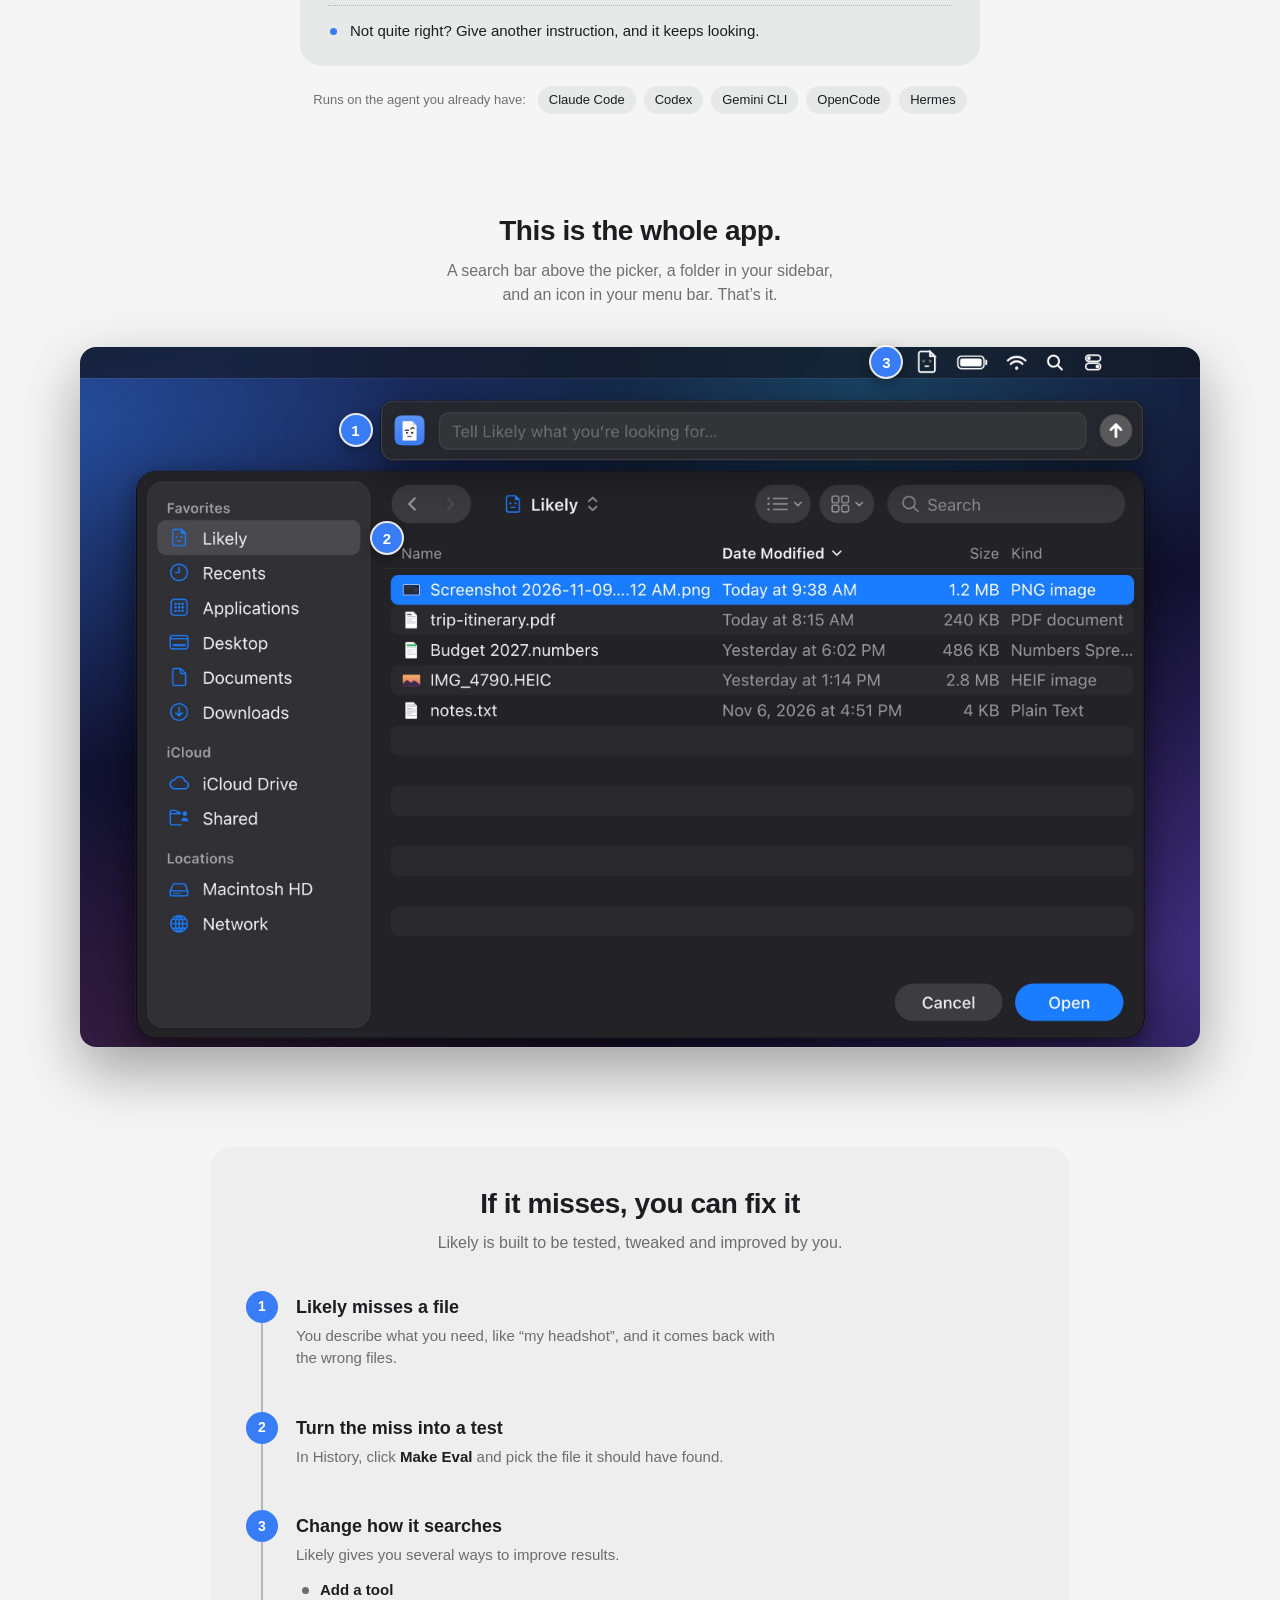
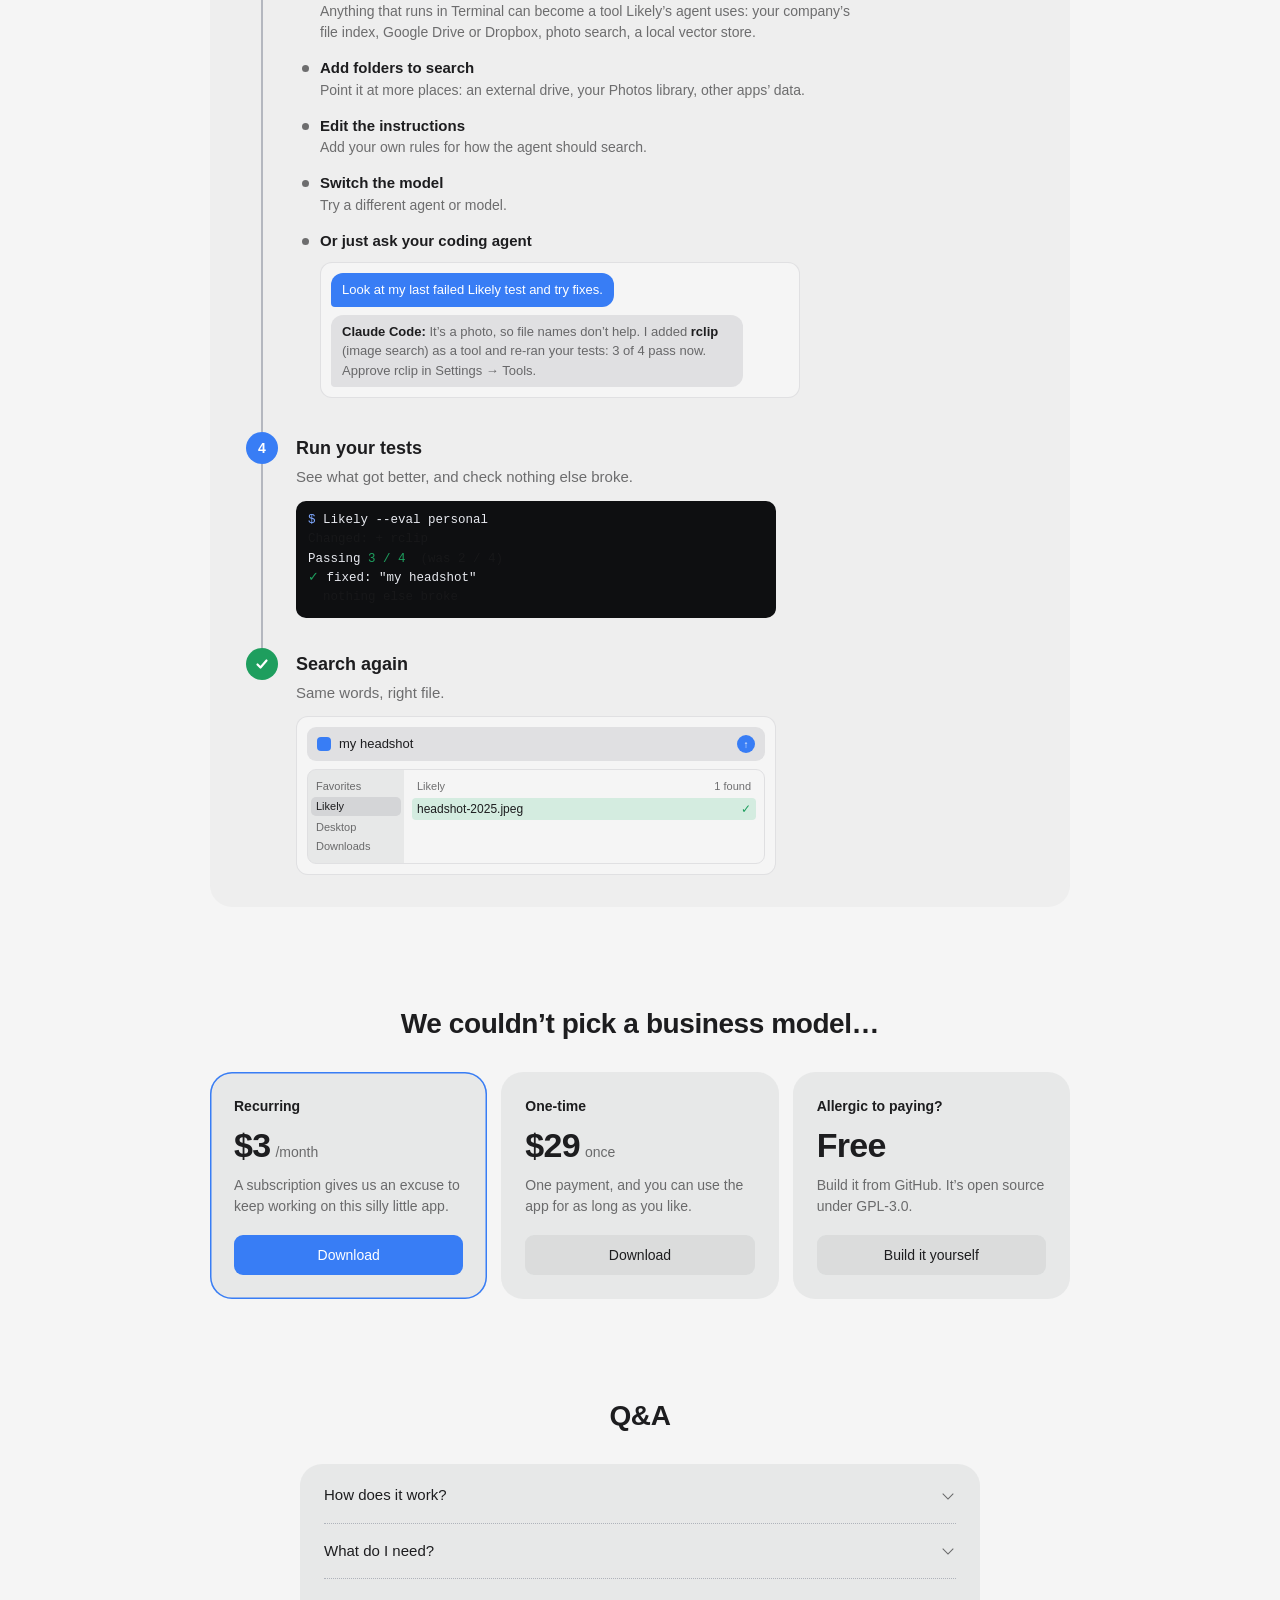
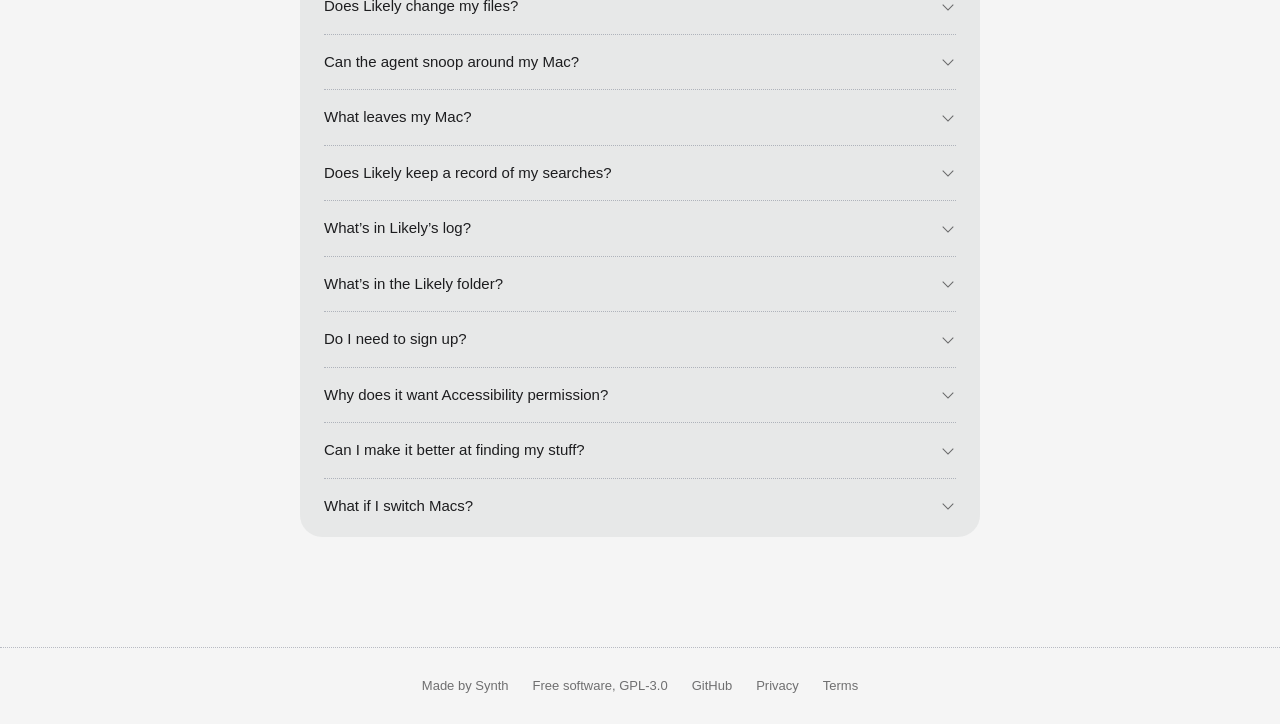
==== commit e909c979: "Privacy: cover app usage analytics before launch Co-Authored-By: Claude Opus 5.5 <noreply@anthropic." ====
--- a/docs/index.html
+++ b/docs/index.html
@@ -3,8 +3,8 @@
 <head>
   <meta charset="utf-8">
   <meta name="viewport" content="width=device-width, initial-scale=1">
-  <title>Likely: Why hasn’t Apple already done this?</title>
-  <meta name="description" content="Likely adds a search bar to every file picker. Describe what you need in plain English, and your agent finds it.">
+  <title>Likely: the file you were about to look for</title>
+  <meta name="description" content="Likely is a Mac menu bar app. Every file picker opens with the files you just added. For anything else, describe it, and Likely finds it.">
   <meta name="color-scheme" content="dark light">
   <meta name="theme-color" content="#16171A" media="(prefers-color-scheme: dark)">
   <meta name="theme-color" content="#F5F5F5" media="(prefers-color-scheme: light)">
@@ -12,14 +12,14 @@
   <meta property="og:url" content="https://synth-inc.github.io/likely/">
   <meta property="og:site_name" content="Likely">
   <meta property="og:title" content="Likely: Why hasn't Apple already done this?">
-  <meta property="og:description" content="Likely adds a search bar to every file picker. Describe what you need in plain English, and your agent finds it.">
+  <meta property="og:description" content="Anytime you open a file picker, Likely finds the files you're looking for and copies them into a pinned folder.">
   <meta property="og:image" content="https://synth-inc.github.io/likely/assets/og-image.png">
   <meta property="og:image:width" content="1200">
   <meta property="og:image:height" content="630">
-  <meta property="og:image:alt" content="Likely app icon with the line: Why hasn’t Apple already done this?">
+  <meta property="og:image:alt" content="Likely app icon with the line: Why doesn't macOS already do this?">
   <meta name="twitter:card" content="summary_large_image">
   <meta name="twitter:title" content="Likely: Why hasn't Apple already done this?">
-  <meta name="twitter:description" content="Likely adds a search bar to every file picker. Describe what you need in plain English, and your agent finds it.">
+  <meta name="twitter:description" content="Anytime you open a file picker, Likely finds the files you're looking for and copies them into a pinned folder.">
   <meta name="twitter:image" content="https://synth-inc.github.io/likely/assets/og-image.png">
   <link rel="icon" type="image/svg+xml" href="assets/favicon.svg">
   <link rel="icon" type="image/png" sizes="32x32" href="assets/favicon-32.png">
@@ -276,6 +276,11 @@
                       <td data-copy-id="leaves.server.when">After the first setup screen, when Likely checks your license, and when you buy</td>
                     </tr>
                     <tr>
+                      <th scope="row" data-copy-id="leaves.analytics.to">Our analytics (PostHog)</th>
+                      <td data-copy-id="leaves.analytics.what">Usage analytics, such as app version, how searches perform, test results, errors, and tools’ names and commands. Never your searches, window titles, file names or files.</td>
+                      <td data-copy-id="leaves.analytics.when">While Likely runs, unless you turn off “Share usage analytics” in Settings</td>
+                    </tr>
+                    <tr>
                       <th scope="row" data-copy-id="leaves.stripe.to">Stripe</th>
                       <td data-copy-id="leaves.stripe.what">Your email, name, billing address and payment details. Stripe sends us the purchase details, but your full card number never reaches us.</td>
                       <td data-copy-id="leaves.stripe.when">When you buy or manage a subscription</td>
